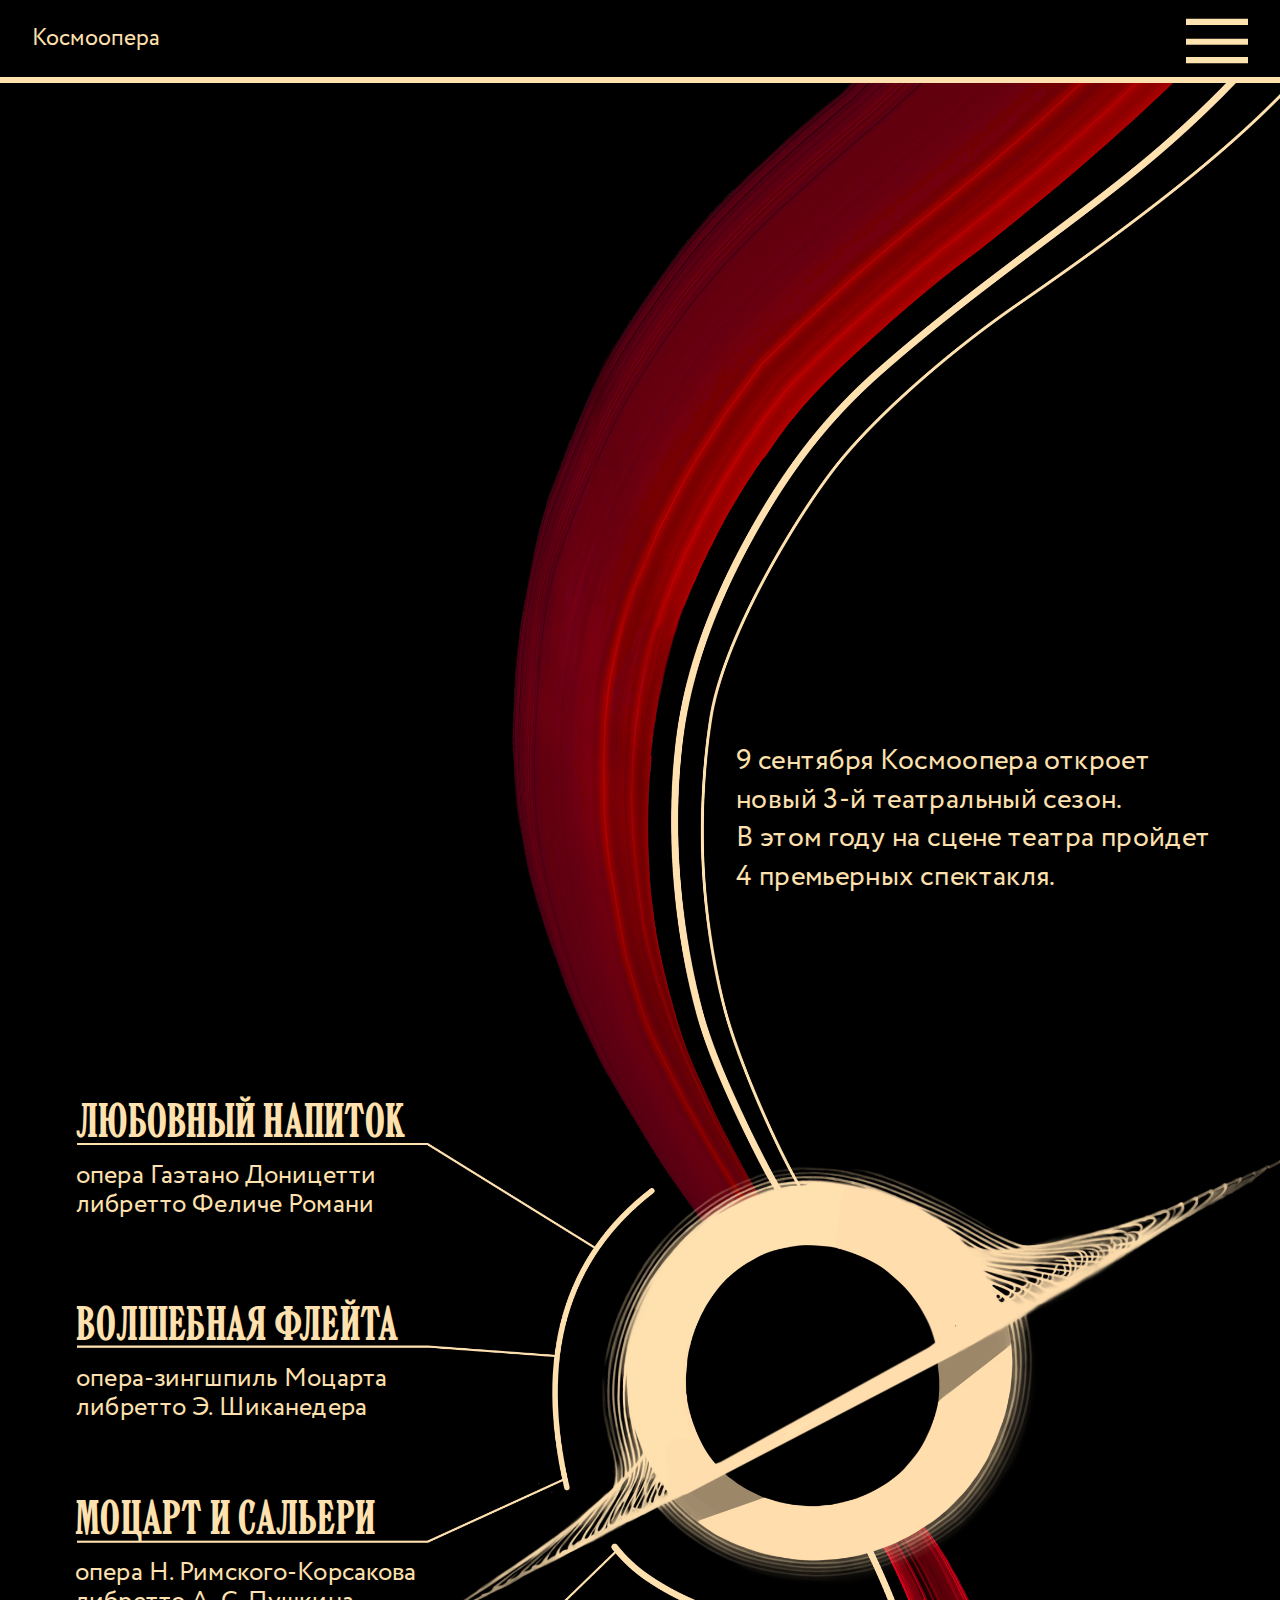
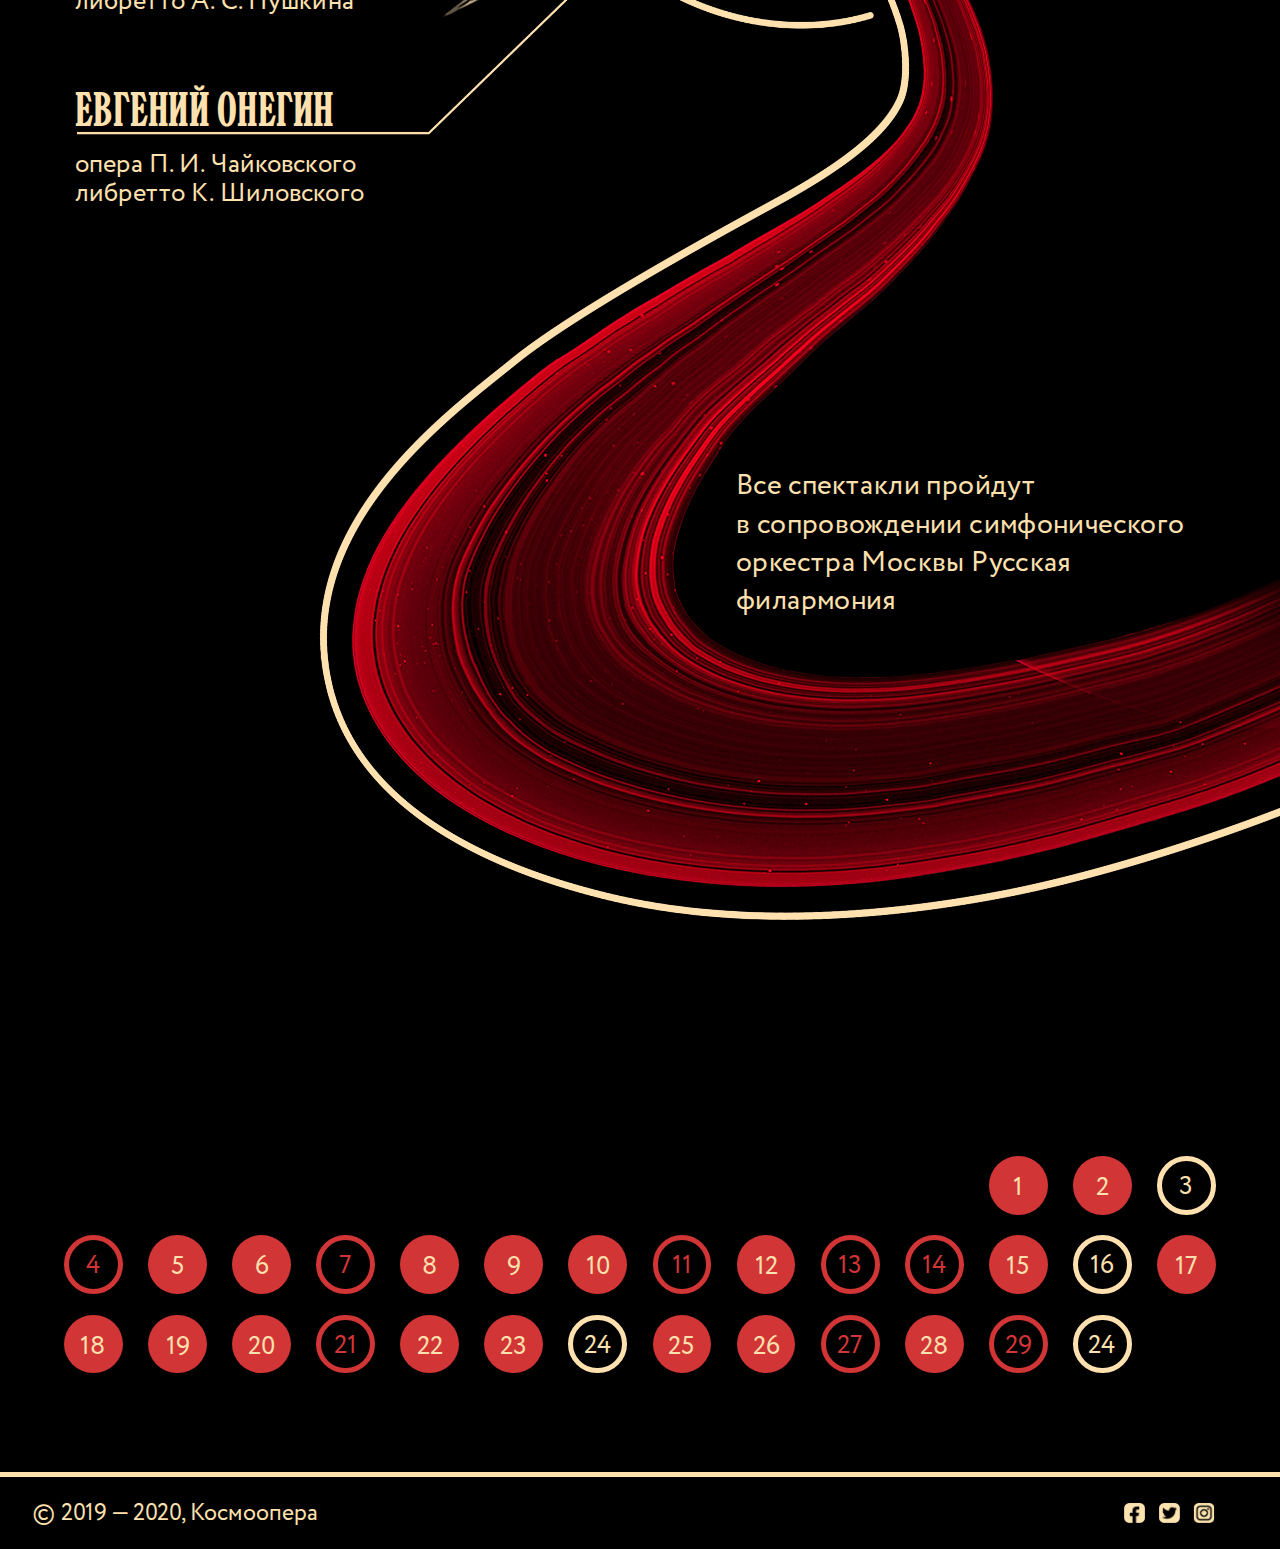
==== pages/afisha.html @ 67d49cae "wip" ====
<!DOCTYPE html>
<html lang="en" dir="ltr">
  <head>
    <meta charset="utf-8">
    <meta name="viewport" content="width=device-width, initial-scale=1">
    <title>opera</title>
    <link rel="stylesheet" href="../css/master.css">
  </head>
  <body>



    <div class="wrapper">
      <header>
        <span>Космоопера</span>
        <img src="../img/burger.svg" alt="Бургер" href="../index.html" >
      </header>


    <div class="afisha">

      <div class="sky-container">
        <div class="star"></div>
        <div class="star"></div>
        <div class="star"></div>
        <div class="star"></div>
        <div class="star"></div>
      </div>

      <section class="first_half">

        <img src="../img/upper_arc.png" alt="Верхняя дуга">
        <img src="../img/upper_stripes.png" alt="Верхние полосы">
        <p>9&nbsp;сентября Космоопера откроет новый 3-й театральный сезон.<br>В&nbsp;этом году <em>на&nbsp;сцене театра</em> пройдет 4&nbsp;премьерных спектакля.</p>

      </section>

      <section class="center">

        <img src="../img/black_hole_small.png" alt="Маленькая черная дыра">
        <img src="../img/black_hole.png" alt="Черная дыра">
        <img src="../img/graph_inside.png" alt="Внутренняя инфографика">
        <img src="../img/graph_outside.png" alt="Внешняя инфографика">

        <div class="curtain">
          <h3>НОВЫЕ ПОСТАНОВКИ</h3>
          <p>режиссер Мелвин Брэгг<br>свет Эндрю Бридж</p>
        </div>

        <div class="btm_1">
          <div class="btm_content">1</div>
          <div class="info">
            <h3>ЛЮБОВНЫЙ НАПИТОК</h3>
            <p>опера Гаэтано Доницетти<br>либретто Феличе Романи</p>
          </div>
        </div>

        <div class="btm_2">
          <div class="btm_content">2</div>
          <div class="info">
            <h3>ВОЛШЕБНАЯ ФЛЕЙТА</h3>
            <p>опера-зингшпиль Моцарта<br>либретто Э. Шиканедера</p>
          </div>
        </div>

        <div class="btm_3">
          <div class="btm_content">3</div>
          <div class="info">
            <h3>МОЦАРТ И САЛЬЕРИ</h3>
            <p>опера Н. Римского-Корсакова<br>либретто  А. С. Пушкина </p>
          </div>
        </div>

        <div class="btm_4">
          <div class="btm_content">4</div>
          <div class="info">
            <h3>ЕВГЕНИЙ ОНЕГИН</h3>
            <p>опера П. И. Чайковского<br>либретто К. Шиловского</p>
          </div>
        </div>

      </section>

      <section class="second_half">

        <img src="../img/lower_arc.png" alt="Нижняя дуга">
        <img src="..img/lower_stripes.png" alt="Нижние полосы">
        <p>Все спектакли пройдут в&nbsp;сопровождении симфонического оркестра Москвы Русская филармония</p>

      </section>

      <section class="calendar">

        <ul>
          <li class="months">ЯНВАРЬ</li>
          <li class="months">ФЕВРАЛЬ</li>
          <li class="months">МАРТ</li>
          <li class="months">АПРЕЛЬ</li>
          <li class="months">МАЙ</li>
          <li class="months">ИЮНЬ</li>
          <li class="months">ИЮЛЬ</li>
          <li class="months">АВГУСТ</li>
          <li class="months">СЕНТЯБРЬ</li>
          <li class="months">ОКТЯБРЬ</li>
          <li class="months">НОЯБРЬ</li>
          <li class="months">ДЕКАБРЬ</li>
        </ul>


        <ul>

        <li class="space_holder">
          <span class="empty"></span>
        </li>

        <li class="space_holder">
          <span class="empty"></span>
        </li>

        <li class="space_holder">
          <span class="empty"></span>
        </li>

        <li class="space_holder">
          <span class="empty"></span>
        </li>

        <li class="space_holder">
          <span class="empty"></span>
        </li>

        <li class="space_holder">
          <span class="empty"></span>
        </li>

        <li class="space_holder">
          <span class="empty"></span>
        </li>

        <li class="space_holder">
          <span class="empty"></span>
        </li>

        <li class="space_holder">
          <span class="empty"></span>
        </li>

        <li class="space_holder">
          <span class="empty"></span>
        </li>

        <li class="space_holder">
          <span class="empty"></span>
        </li>



        <li>
          <a>
          <span>1</span>
          <div class="day">
            <div class="time">
              <span>1.11</span>
              <span>19.00</span>
            </div>
            <div class="performance">
              <h2>МОЦАРТ И САЛЬЕРИ</h2>
              <p>Большой зал<br>Солисты: Юпитер, Нептун</p>
            </div>
          </div>
          </a>
        </li>

        <li class="weekend">
          <a>
          <span>2</span>
          <div class="day">
            <div class="time">
              <span>2.11</span>
              <span>19.00</span>
            </div>
            <div class="performance">
              <h2>ВОЛШЕБНАЯ ФЛЕЙТА</h2>
              <p>Большой зал<br>Солисты: Марс, Сатурн</p>
            </div>
          </div>
          </a>
        </li>

        <li class="weekend">
          <div class="empty">
          <span>3</span>
          </div>
        </li>




        <li>
            <div class="empty">
              <span>4</span>
            </div>
          </li>

        <li>
          <a>
            <span>5</span>
            <div class="day">
              <div class="time">
                <span>5.11</span>
                <span>13.00</span>
              </div>
              <div class="performance">
                <h2>МОЦАРТ И САЛЬЕРИ</h2>
                <p>Малый зал<br>Солисты: Юпитер, Нептун</p>
              </div>
            </div>
          </a>
        </li>

        <li>
          <a>
            <span>6</span>
            <div class="day">
              <div class="time">
                <span>6.11</span>
                <span>19.00</span>
              </div>
              <div class="performance">
                <h2>ВОЛШЕБНАЯ ФЛЕЙТА</h2>
                <p>Малый зал<br>Солисты: Марс, Сатурн</p>
              </div>
            </div>
          </a>
        </li>

        <li>
          <div class="empty">
            <span>7</span>
          </div>
        </li>

        <li>
          <a>
            <span>8</span>
            <div class="day">
              <div class="time">
                <span>8.11</span>
                <span>19.00</span>
              </div>
              <div class="performance">
                <h2>МОЦАРТ И САЛЬЕРИ</h2>
                <p>Малый зал<br>Солисты: Юпитер, Нептун</p>
              </div>
            </div>
          </a>
        </li>

        <li class="weekend">
          <a>
          <span>9</span>
          <div class="day">
            <div class="time">
              <span>9.11</span>
              <span>19.00</span>
            </div>
            <div class="performance">
              <h2>ЕВГЕНИЙ ОНЕГИН</h2>
              <p>Большой зал<br>Солисты: Марс, Плутон</p>
            </div>
          </div>
          </a>
        </li>

        <li class="weekend">
          <a>
          <span>10</span>
          <div class="day">
            <div class="time">
              <span>10.11</span>
              <span>19.00</span>
            </div>
            <div class="performance">
              <h2>ЛЮБОВНЫЙ НАПИТОК</h2>
              <p>Большой зал<br>Солисты: Венера, Меркурий</p>
            </div>
          </div>
          </a>
        </li>




          <li>
            <div class="empty">
              <span>11</span>
            </div>
          </li>

        <li>
          <a>
            <span>12</span>
            <div class="day">
              <div class="time">
                <span>12.11</span>
                <span>19.00</span>
              </div>
              <div class="performance">
                <h2>ВОЛШЕБНАЯ ФЛЕЙТА</h2>
                <p>Малый зал<br>Солисты: Марс, Сатурн</p>
              </div>
            </div>
          </a>
        </li>

        <li>
          <div class="empty">
            <span>13</span>
          </div>
        </li>

        <li>
          <div class="empty">
            <span>14</span>
          </div>
        </li>

        <li>
          <a>
            <span>15</span>
            <div class="day">
              <div class="time">
                <span>15.11</span>
                <span>19.00</span>
              </div>
              <div class="performance">
                <h2>ВОЛШЕБНАЯ ФЛЕЙТА</h2>
                <p>Малый зал<br>Солисты: Марс, Сатурн</p>
              </div>
            </div>
          </a>
        </li>

        <li class="weekend">
          <div class="empty">
          <span>16</span>
          </div>
        </li>

        <li class="weekend">
          <a>
          <span>17</span>
          <div class="day">
            <div class="time">
              <span>17.11</span>
              <span>13.00</span>
            </div>
            <div class="performance">
              <h2>МОЦАРТ И САЛЬЕРИ</h2>
              <p>Малый зал<br>Солисты: Юпитер, Нептун</p>
            </div>
          </div>
          </a>
        </li>




        <li>
          <a>
            <span>18</span>
            <div class="day">
              <div class="time">
                <span>18.11</span>
                <span>19.00</span>
              </div>
              <div class="performance">
                <h2>ВОЛШЕБНАЯ ФЛЕЙТА</h2>
                <p>Малый зал<br>Солисты: Марс, Сатурн</p>
              </div>
            </div>
          </a>
        </li>

        <li>
          <a>
            <span>19</span>
            <div class="day">
              <div class="time">
                <span>19.11</span>
                <span>19.00</span>
              </div>
              <div class="performance">
                <h2>ЛЮБОВНЫЙ НАПИТОК</h2>
                <p>Большой зал<br>Солисты: Венера, Меркурий</p>
              </div>
            </div>
          </a>
        </li>

        <li>
          <a>
            <span>20</span>
            <div class="day">
              <div class="time">
                <span>20.11</span>
                <span>19.00</span>
              </div>
              <div class="performance">
                <h2>МОЦАРТ И САЛЬЕРИ</h2>
                <p>Большой зал<br>Солисты: Юпитер, Нептун</p>
              </div>
            </div>
          </a>
        </li>

        <li>
          <div class="empty">
            <span>21</span>
          </div>
        </li>

        <li>
          <a>
            <span>22</span>
            <div class="day">
              <div class="time">
                <span>22.11</span>
                <span>19.00</span>
              </div>
              <div class="performance">
                <h2>ВОЛШЕБНАЯ ФЛЕЙТА</h2>
                <p>Малый зал<br>Солисты: Марс, Сатурн</p>
              </div>
            </div>
          </a>
        </li>

        <li class="weekend">
          <a>
          <span>23</span>
          <div class="day">
            <div class="time">
              <span>23.11</span>
              <span>13.00</span>
            </div>
            <div class="performance">
              <h2>ВОЛШЕБНАЯ ФЛЕЙТА</h2>
              <p>Большой зал<br>Солисты: Марс, Сатурн</p>
            </div>
          </div>
          </a>
        </li>

        <li class="weekend">
          <div class="empty">
          <span>24</span>
          </div>
        </li>




        <li>
          <a>
            <span>25</span>
            <div class="day">
              <div class="time">
                <span>25.11</span>
                <span>19.00</span>
              </div>
              <div class="performance">
                <h2>ЛЮБОВНЫЙ НАПИТОК</h2>
                <p>Малый зал<br>Солисты: Венера, Меркурий</p>
              </div>
            </div>
          </a>
        </li>

        <li>
          <a>
            <span>26</span>
            <div class="day">
              <div class="time">
                <span>26.11</span>
                <span>19.00</span>
              </div>
              <div class="performance">
                <h2>МОЦАРТ И САЛЬЕРИ</h2>
                <p>Большой зал<br>Солисты: Юпитер, Нептун</p>
              </div>
            </div>
          </a>
        </li>

        <li>
          <div class="empty">
            <span>27</span>
          </div>
        </li>

        <li>
          <a>
            <span>28</span>
            <div class="day">
              <div class="time">
                <span>28.11</span>
                <span>19.00</span>
              </div>
              <div class="performance">
                <h2>МОЦАРТ И САЛЬЕРИ</h2>
                <p>Малый зал<br>Солисты: Юпитер, Нептун</p>
              </div>
            </div>
          </a>
        </li>

        <li>
          <div class="empty">
            <span>29</span>
          </div>
        </li>

        <li class="weekend">
          <div class="empty">
          <span>24</span>
          </div>
        </li>



        <li class="space_holder">
          <span class="empty"></span>
        </li>

        </ul>

      </section>

    </div>


    <footer>
      <span>© 2019 — 2020, Космоопера</span>
      <div class="logo">
        <img src="../img/facebook.svg" alt="facebook">
        <img src="../img/twitter.svg" alt="twitter">
        <img src="../img/instagram.svg" alt="instagram">
      </div>
    </footer>
  </div>

  </body>
</html>
---- css/master.css ----
@import "reset.css";
@font-face {
  font-family: "Circe";
  src: url("../fonts/Circe-Regular.woff") format("woff");
}

@font-face {
  font-family: "Nolde";
  src: url("../fonts/Nolde.woff") format("woff");
}

:root {
  --main-color: #FFE0AF;
  --accent-color: #D23535;
}

body {
  font-family: "Circe";
    color: var(--main-color);
    background-repeat: no-repeat;
    background-color: black;
    background-size: auto;
    box-sizing: border-box;
    /* cursor: none; */
    /* background-image: url(../img/iphone_2.jpg); */
}

* {
  -webkit-font-smoothing: antialiased;
  -moz-osx-font-smoothing: grayscale;
  box-sizing: border-box;
}

a {
  text-decoration: none;
  color:var(--main-color);
}

.wrapper {
  position: relative;
  overflow-x: hidden;
  overflow-y: hidden;
  background-repeat: no-repeat;
}

header {
  z-index: 1;
  position: fixed;
  display: flex;
  width: 100vw;
  height: 13.3vw;
  justify-content: space-between;
  vertical-align: middle;
  background-color: black;
  padding: 3.8vw 2.3vw 3.5vw 4.4vw;
  border-bottom: 0.7vw solid;
}

header span {
  font-size: 4.2vw;
  line-height: 5vw;
}

h1  {
  font-family: "Nolde";
  font-size: 5vw;
  font-size: 12.7vw;
  line-height: 27.9vw;
  margin-top: 13.3vw;
  height: 26.5vw;
}

.main h1 {
  border-bottom: 0.7vw solid var(--main-color);
  text-align: center;
}

.afisha_grid {
  display: grid;
  width: 100vw;
  height: 395.5vw;
  width: 100vw;
  grid-template: 99vw 66vw 66vw 96vw 68.9vw / 29.1vw 1fr 1fr 29.1vw;
  justify-content: end;
  justify-items: center;
}

.left_pic {
  display: none;
}

.left_pic img {
  width: 15.3vw;
  padding-left: 0.9vw;
}

.saturn_rect,
.upiter_rect {
  text-align: center;
  padding-top: 2.1vw;
  width: 29.1vw;
}

.saturn_rect {
  border-right: 0.4vw solid;
  grid-area: 4 / 1 / 5 / 2;
  width: 29.1vw;
}

.saturn_rect img {
  width: 20vw;
}

.saturn_rect small,
.upiter_rect small {
  margin: 2.1vw 0 2.3vw;
}

h4 {
  font-size: 4.7vw;
  font-family: "Nolde";
}

small {
  font-size: 3.3vw;
  line-height: 1.6vw;
}

.main_pic {
  text-align: center;
  grid-area: 1/ 1 / 1/ 5;
}

h2 {
  font-family: "Nolde";
  font-size: 6.9vw;
  line-height: 13vw;
}

.main_pic img {
  width: 100vw;
  border-top: 0.5vw solid;
}

.upiter_rect {
  border-left: 0.4vw solid;
  grid-area: 4 / 4 / 5 / 5;
}

.upiter_rect img {
  width: 19.3vw;
}

.upiter_rect small {
  margin-bottom: 4.7vw;
}

.right_pic {
  grid-area: 4 / 2 / 5 / 4;
  border-left: 0;
  width: 41.9vw;
  padding-top: 12vw;
  text-align: center;
}

.right_pic img {
  width: 35vw;
}

.magic_flute {
  grid-area: 2 / 1 / 2 / 3;
}

.figaro {
  grid-area: 2 / 3 / 3 / 5;
}

.onegin {
  grid-area: 3 / 1 / 4 / 3;
}

.don_juan {
  grid-area: 3 / 3 / 4 / 5;
}

.saturn_rect,
.upiter_rect,
.left_pic,
.right_pic,
.main_pic {
  border-bottom: 0.7vw solid;
}

.magic_flute,
.figaro,
.onegin,
.don_juan {
  text-align: center;
  width: 50vw;
  border-bottom: 0.7vw solid;
}

.magic_flute,
.onegin {
  border-right: 0.25vw solid;
}

.figaro,
.don_juan {
  border-left: 0.25vw solid;
}

.onegin,
.don_juan {
      height: 66.1vw;
}

.magic_flute h4,
.figaro h4,
.onegin h4,
.don_juan h4 {
  margin-top: 5.1vw;
  padding-top: 3.1vw;
  border-top: 1vw solid;
}

.magic_flute small,
.figaro small,
.onegin small,
.don_juan small {
  line-height: 4.6vw;
  padding-bottom: 3.9vw;
}

.magic_flute img,
.figaro img,
.onegin img,
.don_juan img {
  width: 35.9vw;
}

.center_ad {
  grid-area: 5 / 2 / 6 / 4;
  width: 100vw;
  margin-top: 0vw;
  text-align: center;
}

.center_ad h4 {
  line-height: 8vw;
  height: 8.6vw;
  border-bottom: 0.7vw solid;
}

.atoms {
  display: flex;
  height: 39.2vw;
  justify-content: space-between;
}

.atom_1 {
    width: 24.9vw;
    border-right: 0.4vw solid;
    padding-top: 8vw;
}

.atom_1 img,
.atom_3 img {
  width: 20vw;
}

.atom_2 {
  align-self: center;
}

.atom_2 img {
  width: 33.9vw;
}

.atom_3 {
  width: 24.9vw;
   border-left: 0.4vw solid;
   padding-top: 8vw;
}

.center_ad h2 {
  height: 13.1vw;
  border-top: 0.7vw solid;
  border-bottom: 0.7vw solid;
  line-height: 13vw;
}

footer {
  display: flex;
  width: 100vw;
  height: 13vw;
  justify-content: space-between;
  padding: 3vw 5.6vw 2vw 4.5vw;
  border-top: 0.4vw solid;
}

.logo {
  width: 20.1vw;
  display: flex;
  justify-content: space-between;
}

.logo img {
  width: 5vw;
}

footer span {
  font-size: 4.2vw;
  line-height: 7.7vw;
}

b {
  display: none;
}

@media (min-width: 768px) {
  header {
    height: 8.2vw;
    border-bottom: 0.5vw solid;
    padding: 2.2vw 2.3vw 2.2vw 3vw;
  }

  header span {
    font-size: 2.5vw;
    line-height: 3.5vw;
  }

  h1  {
    font-size: 8.7vw;
    line-height: 11.3vw;
    margin-top: 8.2vw;
    height: 12.1vw;
  }

  .main h1 {
    border-bottom: 0.5vw solid var(--main-color);
  }

  .afisha_grid {
    height: 189.5vw;
    grid-template: 62vw 30.2vw 30.6vw 63.7vw / 19.2vw 8vw 1fr 1fr 8vw 19.2vw;
  }

  .left_pic {
    grid-area: 2 / 1 / 4 / 3;
    width: 27.2vw;
    border-right: 0.4vw solid;
    display: block;
  }

  .left_pic img {
    width: 23.5vw;
    padding-left: 1.3vw;
  }

  .saturn_rect,
  .upiter_rect {
    padding-top: 1.8vw;
    width: 19.2vw;
  }

  .saturn_rect {
    border-right: 0.4vw solid;
    grid-area: auto;
  }

  .saturn_rect img {
    width: 13.1vw;
  }

  .saturn_rect small,
  .upiter_rect small {
    margin: 0.7vw 0 0.5vw;
  }

  h4 {
    font-size: 2.6vw;
  }

  small {
    font-size: 1.9vw;
    line-height: 1.6vw;
  }

  .main_pic {
    grid-area:  1 / 2 / 2 / 6;
  }

  h2 {
    font-size: 5.6vw;
    line-height: 8.5vw;
  }

  .main_pic img {
    width: 61.6vw;
  }

  .upiter_rect {
    border-left: 0.4vw solid;
    grid-area: auto;
  }

  .upiter_rect img {
    width: 12.8vw
  }

  .upiter_rect small {
    margin-bottom: 1.7vw;
  }

  .right_pic {
    grid-area: 2 / 5 / 4 / 7;
    border-left: 0.4vw solid;
    width: 27.2vw;
    padding-top: 5.6vw;
  }

  .right_pic img {
    width: 23vw;
  }

  .magic_flute {
    grid-area: 2 / 1 / 2 / 3;
  }

  .figaro {
    grid-area: 2 / 3 / 3 / 5;
  }

  .onegin {
    grid-area: 3 / 1 / 4 / 3;
  }

  .don_juan {
    grid-area: 3 / 3 / 4 / 5;
  }

  .saturn_rect,
  .upiter_rect,
  .left_pic,
  .right_pic,
  .main_pic {
    border-bottom: 0.5vw solid;
  }

  .magic_flute,
  .figaro,
  .onegin,
  .don_juan {
    grid-area: auto;
    width: 22.8vw;
  }

  .magic_flute,
  .onegin {
    border-right: 0.25vw solid;
  }

  .figaro,
  .don_juan {
    border-left: 0.25vw solid;
  }

  .onegin,
  .don_juan {
    height: 30.6vw;
    border-bottom: 0.5vw solid;
  }

  .magic_flute h4,
  .figaro h4,
  .onegin h4,
  .don_juan h4 {
    border-top: 0.4vw solid;
    padding-top: 1.3vw;
    margin-top: 2.4vw;
  }

  .magic_flute small,
  .figaro small,
  .onegin small,
  .don_juan small {
    padding-bottom: 0.9vw;
    line-height: 2vw;
  }

  .magic_flute img,
  .figaro img,
  .onegin img,
  .don_juan img {
    width: 16.9vw;
  }

  .center_ad {
    grid-area: 4 / 1 / 5 / 7;
    width: 93vw;
    margin-top: 3vw;
    text-align: center;
    border: 0.2vw solid;
  }

  .center_ad h4 {
    border-bottom: 0.7vw solid;
    line-height: 4vw;
    height: 5vw;
  }

  .atoms {
    height: 39.9vw;
  }

  .atom_1 {
    width: 24.9vw;
    border-right: 0.4vw solid;
    padding-top: 8vw;
  }

  .atom_1 img,
  .atom_3 img {
    width: 20vw;
  }

  .atom_2 img {
    width: 33.9vw;
  }

  .atom_3 {
    width: 24.9vw;
     border-left: 0.4vw solid;
     padding-top: 8vw;
  }

  .center_ad h2 {
    height: 10.6vw;
    border-top: 0.7vw solid;
    border-bottom: 0.7vw solid;
    line-height: 9vw;
  }

  footer {
    width: 100vw;
    height: 8vw;
    padding: 2vw 2.4vw 2.4vw 3vw;
    border-top: 0.4vw solid;
  }

  .logo {
    width: 14.3vw;
  }

  .logo img {
    width: 5vw;
  }

  footer span {
    font-size: 2.4vw;
    line-height: 3.4vw;
  }

  b {
    display: none;
  }

}

@media (min-width: 1024px) {

  header {
    width: 100vw;
    height: 6.5vw;
    padding: 1.4vw 2.5vw 1vw;
  }

  header span {
    font-size: 1.8vw;
    line-height: 3.2vw;
  }

  h1  {
    font-size: 6.6vw;
    line-height: 8.9vw;
    margin-top: 6vw;
    height: 10vw;
  }

  .afisha_grid {
    height: 86.2vw;
    width: 100vw;
    grid-template: 46% 24% 30% / 17.6vw 12.4vw 1fr 12.4vw 17.6vw;
  }

  .left_pic {
    width: 17.6vw;
    border-right: 0.4vw solid;
    border-right: 0;
    grid-area: auto;
  }

  .left_pic img {
    width: 15.3vw;
    padding-left: 0.9vw;
  }

  .saturn_rect,
  .upiter_rect {
    width: 12.4vw;
    padding-top: 0.75vw;
  }

  .saturn_rect {
    border-right: 0.4vw solid;
    grid-area: auto;
  }

  .saturn_rect img {
    width: 8.5vw;
  }

  .saturn_rect small,
  .upiter_rect small {
    margin: 0;
  }

  h4 {
    font-size: 1.7vw;
    font-family: "Nolde";
  }

  small {
    font-size: 1.3vw;
    line-height: 1.6vw;
  }

  .main_pic {
    grid-area: auto;
  }

  h2 {
      font-size: 3.7vw;
      line-height: 5vw;
  }

  .main_pic img {
    width: 40.0vw;
    border-top: 0.2vw solid;
  }

  .upiter_rect {
    border-left: 0.4vw solid;
    grid-area: auto;
  }

  .upiter_rect img {
    width: 8.3vw;
  }

  .upiter_rect small {
    margin-bottom: 0.7vw;
  }

  .right_pic {
    width: 17.6vw;
    padding-top: 4vw;
    grid-area: auto;
    border-left: 0.4vw solid;
  }

  .right_pic img {
    width: 14.8vw;
  }

  .magic_flute {
    grid-area: auto;
  }

  .figaro {
    grid-area: auto;
  }

  .saturn_rect,
  .upiter_rect,
  .left_pic,
  .right_pic,
  .main_pic {
    border-bottom: 0.4vw solid;
  }

  .magic_flute,
  .figaro,
  .onegin,
  .don_juan {
    width: 17.6vw;
    border-bottom: 0.2vw solid;
    grid-area: auto;
  }

  .magic_flute,
  .onegin {
    border-right: 0.4vw solid;
  }

  .figaro,
  .don_juan {
    border-left: 0.4vw solid;
  }

  .onegin,
  .don_juan {
    height: 21.1vw;
  }

  .magic_flute h4,
  .figaro h4,
  .onegin h4,
  .don_juan h4 {
    padding-top: 1.1vw;
    margin-top: 0;
    border-top: none;
  }

  .magic_flute small,
  .figaro small,
  .onegin small,
  .don_juan small {
    line-height: 1.3vw;
    padding-bottom: 1.3vw;
  }

  .magic_flute img,
  .figaro img,
  .onegin img,
  .don_juan img {
    width: 14.1vw;
  }

  .center_ad {
    grid-area: 2/ 2 / 4/ 5;
    width: 59.9vw;
    height: 42vw;
    margin-top: 2vw;
    border: 0.2vw solid;
  }

  .center_ad h4 {
    line-height: 3vw;
    height: 3.6vw;
    border-bottom: 0.4vw solid;
  }

  .atoms {
    height: 26vw;
  }

  .atom_1 {
    width: 14.9vw;
    border-right: 0.2vw solid;
    padding-top: 7vw;
  }

  .atom_1 img,
  .atom_3 img {
    width: 12vw;
  }

  .atom_2 img {
    width: 21vw;
  }

  .atom_3 {
  width: 14.9vw;
  border-left: 0.2vw solid;
  padding-top: 7vw;
  }

  .center_ad h2 {
    height: 6.6vw;
    border-top: 0.4vw solid;
    border-bottom: 0.4vw solid;
    line-height: 6vw;
  }

  footer {
    width: 100vw;
    height: 6vw;
    padding: 2vw 4.6vw 2vw 2.5vw;
    border-top: 0.4vw solid;
  }

  .logo {
    width: 8.1vw;
  }

  footer span {
    font-size: 1.8vw;
    line-height: 1.7vw;
  }

  b {
    display: inline-block;
  }
}




/* Menu */

.map {
  text-align: center;
  margin: 35vw 5vw 22.5vw 0;
}

.map img:first-child {
  width: 87.1vw;
}

.map img:nth-child(2) {
  display: none;
}

.map img:nth-child(3) {
  display: none;
}

.all li {
  position: absolute;
  font-size: 5.4vw;
}

.all > li {
  font-family: "Nolde";
  font-size: 8vw;
}

.about_menu {
  top: 25vw;
  left: 50vw;
}

.about_menu li:first-child {
  top: 47vw;
  left: 41.1vw;
}

.about_menu li:nth-child(2) {
  top: 62.7vw;
  left: 29.1vw;
}

.repertoire_menu {
  top: 81.8vw;
  left: 29vw;
}

.repertoire_menu li:first-child {
  top: 121.8vw;
  left: 14vw;
}

.repertoire_menu li:nth-child(2) {
    top: 142.7vw;
    left: 33.1vw;
}

.afisha_menu {
  top: 137.5vw;
  left: 68vw;
}

.afisha_menu li:first-child {
  top: 177.5vw;
  left: 47.4vw;
}

.afisha_menu li:nth-child(2) {
  top: 206.8vw;
  left: 49.1vw;
}

.shop_menu {
  top: 220vw;
  left: 69vw;
}

.visit_menu {
  top: 286.3vw;
  left: 33vw;
}

.visit_menu li:first-child {
  top: 240.4vw;
  left: 11vw;
}

.visit_menu li:nth-child(2) {
  top: 245.8vw;
  left: 43.3vw;
}

@media (min-width: 768px) {

  .map {
    margin: 30.5vw 0vw 15.5vw 9vw;
  }

  .map img:first-child {
    display: none;
  }

  .map img:nth-child(2) {
    width: 82.5vw;
    display: block;
  }

  .map img:nth-child(3) {
    display: none;
  }

  .all li {
    font-size: 3.5vw;
  }

  .all > li {
    font-size: 6.1vw;
  }

  .about_menu {
    top: 22vw;
    left: 52vw;
  }

  .about_menu li:first-child {
    top: 41.3vw;
    left: 41.6vw;
  }

  .about_menu li:nth-child(2) {
    top: 55.5vw;
    left: 31.1vw;
  }

  .repertoire_menu {
    top: 72.9vw;
    left: 34.5vw;
  }

  .repertoire_menu li:first-child {
    top: 107.8vw;
    left: 17.9vw;
  }

  .repertoire_menu li:nth-child(2) {
    top: 126.8vw;
    left: 35.1vw;
  }

  .afisha_menu {
    top: 125.4vw;
    left: 58.2vw;
  }

  .afisha_menu li:first-child {
    top: 152.1vw;
    left: 45.2vw;
  }

  .afisha_menu li:nth-child(2) {
    top: 185.9vw;
    left: 54vw;
  }

  .shop_menu {
    top: 179vw;
    left: 76.3vw;
  }

  .visit_menu {
    top: 245.8vw;
    left: 34vw;
  }

  .visit_menu li:first-child {
    top: 205.2vw;
    left: 15.2vw;
  }

  .visit_menu li:nth-child(2) {
    top: 209.8vw;
    left: 44.3vw;
  }
}

@media (min-width: 1024px) {
  .map {
    margin: 16.4vw 0vw 7.8vw 3.7vw;
  }

  .map img:first-child {
    display: none;
  }

  .map img:nth-child(2) {
    display: none;
  }

  .map img:nth-child(3) {
    width: 87.2vw;
    display: block;
  }

  .all li {
    font-size: 1.8vw;
  }

  .all > li {
    font-size: 3.4vw;
  }

  .about_menu {
    top: 11.6vw;
    left: 26.5vw;
  }

  .about_menu li:first-child {
    top: 22vw;
    left: 21vw;
  }

  .about_menu li:nth-child(2) {
    top: 29.6vw;
    left: 15.4vw;
  }

  .repertoire_menu {
    top: 38.8vw;
    left: 17vw;
  }

  .repertoire_menu li:first-child {
    top: 57.4vw;
    left: 8.5vw;
  }

  .repertoire_menu li:nth-child(2) {
    top: 67.1vw;
    left: 17.5vw;
  }

  .afisha_menu {
    top: 54.1vw;
    left: 47.2vw;
  }

  .afisha_menu li:first-child {
    top: 72.8vw;
    left: 44.8vw;
  }

  .afisha_menu li:nth-child(2) {
    top: 87.6vw;
    left: 56.3vw;
  }

  .shop_menu {
    top: 76.1vw;
    left: 67.3vw;
  }

  .visit_menu {
    top: 39.3vw;
    left: 68vw;
  }

  .visit_menu li:first-child {
    top: 17.1vw;
    left: 57.7vw;
  }

  .visit_menu li:nth-child(2) {
    top: 19.6vw;
    left: 73.2vw;
  }
}


/* Repertoire */

.repertoire h1 {
  margin-top: 22.3vw;
  text-align: center;
}

h5 {
  font-size: 4.3vw;
  line-height: 5.7vw;
  width: 75vw;
}

.repertoire h5 {
  margin: 9.7vw auto 46.1vw;
}

.repertoire h5 {
  text-align: center;
}

.repertoire  small {
  text-align: center;
}

.left_column {
  display: inline-block;
  width: 49vw;
  height: 205.5vw;
  margin-bottom: 54vw;
}

.right_column {
  width: 49vw;
  height: 147vw;
  margin-top: 29vw;
  display: inline-block;
  vertical-align: top;
  text-align: right;
  float: right;
}

.waves_rect {
  width: 43.5vw;
  margin-bottom: 28vw;
}

#cloud {
  position: absolute;
  width: 26.8vw;
  left: 7vw;
  top: 141vw;
}

#planet {
  width: 44vw;
  top: 172vw;
  left: 56vw;
  position: absolute;
}

#atom_2 {
  position: absolute;
  width: 28.5vw;
  top: 206.5vw;
  left: 6.5vw;
}

#relict_2 {
  width: 38vw;
  top: 236vw;
  left: 59.3vw;
  transform: rotate(199deg);
  position: absolute;
}

#galaxy {
  position: absolute;
  top: 266vw;
  left: 0vw;
  width: 36vw;
  transform: rotate(35deg);
}

#relict_3 {
  position: absolute;
  top: 296vw;
  left: 57vw;
  width: 44vw;
  transform: rotate(-25deg);
}

#atom_1 {
  position: absolute;
  width: 21vw;
  top: 323vw;
  left: 12vw;
}


.axis {
  position: absolute;
  top: 129vw;
  width: 80vw;
  display: flex;
  flex-direction: column;
  margin: 0px 10vw;
}

.line_long {
  width: 0.26vw;
  vertical-align: top;
  align-self: center;
  margin: 2.6vw auto;
}

.line {
  width: 0.26vw;
  align-self: center;
  margin: 1.7vw auto;
}

.text {
  display: inline-block;
  vertical-align: top;
}

.text:nth-of-type(odd) {
  text-align: left;
}

.text:nth-of-type(odd) small {
  text-align: left;
}

.text:nth-of-type(even) {
  text-align: right;
}

.text:nth-of-type(even) small {
  text-align: right;
}

.text:nth-of-type(1) {
  margin-left: 36.2vw;
}

.text:nth-of-type(2) {
  margin-right: 38.7vw;
}

.text:nth-of-type(3) {
  margin-left: 36.2vw;
}

.text:nth-of-type(4) {
  margin-right: 38.7vw;
}

.text:nth-of-type(5) {
  margin-left: 36.2vw;
}

.text:nth-of-type(6) {
  margin-right: 38.7vw;
}

.text:nth-of-type(7) {
  margin-left: 36.2vw;
}

.text h3 {
  margin-bottom: 0;
}

h3 {
  font-family: "Nolde";
  font-size: 5vw;
}

@media (min-width: 768px) {

  .repertoire h1 {
    margin-top: 22.8vw;
  }

  h5 {
    font-size: 2.4vw;
    line-height: 3.5vw;
  }

  .repertoire h5 {
    margin: 5.6vw auto 35.1vw;
  }

  .left_column {
    margin-bottom: 40.5vw;
  }

  .right_column {
  }

  .waves_rect {
    margin-bottom: 29vw;
  }

  #cloud {
    top: 86vw;
  }

  #planet {
    top: 118vw;
  }

  #atom_2 {
    top: 151.5vw;
  }

  #relict_2 {
    top: 181vw;
  }

  #galaxy {
    top: 212vw;
  }

  #relict_3 {
    top: 243vw;
  }

  #atom_1 {
    top: 270vw;
  }

  .axis {
    top: 75vw;
  }

  .line_long {
    width: 0.265vw;
  }

  .line {
    width: 0.28vw;
  }

  .text:nth-of-type(1) {
    margin-left: 36.9vw;
  }

  .text:nth-of-type(2) {
    margin-right: 37.1vw;
  }

  .text:nth-of-type(3) {
    margin-left: 36.9vw;
  }

  .text:nth-of-type(4) {
    margin-right: 37.1vw;
  }

  .text:nth-of-type(5) {
    margin-left: 36.9vw;
  }

  .text:nth-of-type(6) {
    margin-right: 37.1vw;
  }

  .text:nth-of-type(7) {
    margin-left: 36.9vw;
  }

  .text h3 {
    margin-bottom: 1vw;
  }

  h3 {
    font-size: 4vw;
  }

}

@media (min-width: 1024px) {

  .repertoire h1 {
    margin-top: 9.8vw;
  }

  h5 {
    font-size: 1.8vw;
    line-height: 2.1vw;
  }

  .repertoire h5 {
    margin: 1.6vw auto 19.1vw;
    width: 56vw;
  }

  .left_column {
    margin-bottom: 21vw;
    height: 153.3vw;
  }

  .right_column {
    margin-top: 20.4vw;
  }

  .waves_rect {
    margin-bottom: 11.5vw;
  }

  #cloud {
    top: 46vw;
  }

  #planet {
    top: 69vw;
  }

  #atom_2 {
    top: 93.5vw;
  }

  #relict_2 {
    top: 115vw;
  }

  #galaxy {
    top: 136.5vw;
  }

  #relict_3 {
    top: 160vw;
  }

  #atom_1 {
    top: 177vw;
  }

  .axis {
    top: 43vw;
  }

  .line_long {
    margin: 1.1vw auto;
    width: 0.2vw;
  }

  .line {
    width: 0.194vw;
    margin: 1.9vw auto;
  }

  .text:nth-of-type(odd) {
    text-align: right;
  }

  .text:nth-of-type(odd) small {
    text-align: right;
  }

  .text:nth-of-type(even) {
    text-align: left;
  }

  .text:nth-of-type(even) small {
    text-align: left;
  }

  .text:nth-of-type(1) {
    margin-right: 37.3vw;
    margin-left: 0;
  }

  .text:nth-of-type(2) {
    margin-left: 38.5vw;
    margin-right: 0;
  }

  .text:nth-of-type(3) {
    margin-right: 37.3vw;
    margin-left: 0;
  }

  .text:nth-of-type(4) {
    margin-left: 38.5vw;
    margin-right: 0;
  }

  .text:nth-of-type(5) {
    margin-right: 37.3vw;
    margin-left: 0;
  }

  .text:nth-of-type(6) {
    margin-left: 38.5vw;
    margin-right: 0;
  }

  .text:nth-of-type(7) {
    margin-right: 37.3vw;
    margin-left: 0;
  }

  .text h3 {
    margin-bottom: 0.1vw;
  }

  h3 {
    font-size: 2.5vw;
  }

}


/* Shop */

.shop {
  margin-bottom: 31.5vw;
}

.offers {
  background-repeat: no-repeat;
  background-size: contain;
  background-image: url(../img/orbit_iphone.svg);
}

.shop h1 {
  margin: 22.3vw 0 0 7vw;
}

.shop h5 {
  width: 84vw;
  margin: 9.6vw 0 16.1vw 7vw;
}

.goods {
  text-align: center;
}

#programm img {
  width: 61vw;
  margin: 69vw 0 24.5vw;
}

.mask {
  position: absolute;
  width: 100vw;
  top: 209.9vw;
}

.mask_2 {
  display: none;
}

.description {
  width: 78vw;
  margin-left: 7vw;
}

.description h3 {
  margin-bottom: 3.1vw;
}

.description small {
  margin-top: 2.7vw;
  line-height: 4.3vw;
}

p {
  font-size: 4.1vw;
  line-height: 4.5vw;
  letter-spacing: -0.05vw;
}

.description p {
  margin: 2.4vw 0 2vw;
}

.buy_button {
  display: block;
  margin-top: 5.5vw;
  border-radius: 4vw;
  padding: 1vw 2.3vw;
  font-size: 4vw;
  line-height: 6vw;
  height: 6.9vw;
  width: 21vw;
  color: black;
  background-color: var(--main-color);
}

#notebook img {
  width: 65vw;
  margin: 10vw 0 9vw 10vw;
}

#disk img {
  width: 61vw;
  margin: 20vw 0 19.2vw 1vw;
}

#bag img {
  width: 54vw;
  margin: -17vw 0 36.2vw 8vw;
}

.shop h2 {
  width: 80vw;
  margin: 35.3vw 10vw 19vw 10vw;
  line-height: 8.5vw;
  text-align: center;
}

#book {
  width: 55vw;
  margin: 0 0 10vw 22vw;
}

@media (min-width: 768px) {

  .shop {
    margin-bottom: 12.7vw;
  }

  .offers {
    background-image: url(../img/orbit_desktop.svg);
    display: flex;
    flex-wrap: wrap;
    background-repeat: no-repeat;
    background-size: contain;
  }

  .shop h1 {
    margin: 19.6vw 0 0 6vw;
  }

  .shop h5 {
    width: 78vw;
    margin: 5.6vw 0 9.1vw 6vw;
  }

  .goods {
    display: inline-block;
  }

  #programm  {
    order: 1;
  }

  #programm img {
    width: 33.5vw;
    margin: 40vw 0 16.5vw 13vw;
  }

  .mask {
    display: none;
  }

  .mask_2 {
    position: absolute;
    width: 91.4vw;
    top: 114.3vw;
    display: block;
  }

  .description {
    width: 40vw;
    display: inline-block;
    vertical-align: top;
    height: 35vw;
    margin-left: 7.7vw;
  }

  .offers div:nth-of-type(2) {
    margin: 38vw 0 0 7.3vw;
    order: 2;
  }


  .description h3 {
    margin-bottom: 1.9vw;
  }

  p {
    font-size: 2.3vw;
    line-height: 2.8vw;
  }

  .description p {
    margin: 2.1vw 0 0vw;
  }

  .buy_button {
    margin-top: 2.9vw;
    padding: 0.7vw 1.3vw;
    font-size: 2.1vw;
    line-height: 3vw;
    height: 3.9vw;
    width: 11.3vw;
  }

  #notebook {
    order: 4;
  }

  #notebook img {
    width: 31vw;
    margin: -9vw 0 3.7vw 10vw;
  }

  .offers div:nth-of-type(4) {
    order: 3;
  }

  #disk {
    order: 5;
  }

  #disk img {
    width: 33vw;
    margin: 8.3vw 0.5vw 14.6vw 13vw;
  }

  .offers div:nth-of-type(6) {
    order: 6;
  }

  #bag {
    order: 8;
  }

  #bag img {
    width: 30vw;
    margin: -11vw 0 25.2vw 9vw;
  }

  .offers div:nth-of-type(8) {
    order: 7;
  }

  .shop h2 {
    margin: 7.7vw 10vw 12vw 10vw;
    line-height: 7.5vw;
  }

  #book {
    width: 30vw;
    margin: 0 3vw 10vw 13vw;
  }

}

@media (min-width: 1440px) {
  .shop {
    margin-bottom: 6.7vw;
  }

  .offers {
  }

  .shop h1 {
    margin: 9.6vw 0 0 6vw;
  }

  .shop h5 {
    width: 58vw;
    margin: 1.6vw 0 0.5vw 5.5vw;
  }

  #programm img {
    width: 34.5vw;
    margin: 40.5vw 0 20.7vw 11.5vw;
  }

  .mask {
  }

  .mask_2 {
    width: 93.2vw;
    top: 85.55vw;
  }

  .description {
    margin-left: 16.7vw;
    width: 24vw;
  }

  .offers div:nth-of-type(2) {
    margin: 42.8vw 0 0 8.3vw;
  }

  .description h3 {
    width: 14vw;
    margin-bottom: 1.5vw;
  }

  .description small {
    line-height: 5.3vw;
  }

  p {
    font-size: 1.3vw;
    line-height: 1.5vw;
  }

  .description p {
    margin: 1.1vw 0 0vw;
  }

  .description span {
    font-size: 1.3vw;
  }

  .buy_button {
    margin-top: -0.7vw;
    padding: 0.7vw 1.4vw;
    line-height: 1.7vw;
    height: 2.9vw;
    width: 7.7vw;
  }

  #notebook {
  }

  #notebook img {
    width: 32vw;
    margin: -15vw 0 11.9vw 15vw;
  }

  .offers div:nth-of-type(4) {
  }

  #disk {
  }

  #disk img {
    width: 34vw;
    margin: 2.5vw 0.5vw 21.1vw 11vw;
  }

  .offers div:nth-of-type(6) {
    margin-left: 8.7vw;
  }

  #bag {
  }

  #bag img {
    width: 30vw;
    margin: -17vw 0 26.2vw 16vw;
  }

  .offers div:nth-of-type(8) {
  }

  .shop h2 {
    margin: 5.7vw 10vw 14.5vw 10vw;
    line-height: 4.9vw;
  }

  #book {
    width: 30.5vw;
    margin: 0 0 10vw 12vw;
  }

  #new {
    margin-left: 11.3vw;
    margin-top: 9.3vw;
  }

}


/* Afisha */


.afisha {
  position: relative;
  overflow-x: hidden;
  height: 560vw;
}

.sky-container {
  transform: rotateZ(45deg) translateX(-70%);
  position: absolute;
  top: 231vw;
  left: 50%;
  width: 170vw;
  height: 170vw;
}

.star {
  position: absolute;
  top: 50%;
  left: 50%;
  height: 0.2vw;
  background: linear-gradient(-45deg, var(--main-color), rgba(255, 229, 131, 0));
  filter: drop-shadow(0 0 2vw #FFE0AF);
  animation: tail 3000ms ease-in-out infinite, shooting 3000ms ease-in-out infinite;
}

.star::before, .star::after {
  position: absolute;
  content: '';
  top: calc(50% - 1px);
  right: 0;
  height: 0.2vw;
  background: linear-gradient(-45deg, rgba(255, 229, 131, 0), var(--main-color), rgba(255, 229, 131, 0));
  border-radius: 100%;
  transform: translateX(50%) rotateZ(45deg);
  animation: shining 3000ms ease-in-out infinite;
}

.star::after {
  transform: translateX(50%) rotateZ(-45deg);
}

.star:nth-child(1) {
  top: 0%;
  left: 0%;;
  animation-delay: 650ms;
}
.star:nth-child(1)::before, .star:nth-child(1)::after {
  animation-delay: 650ms;
}

.star:nth-child(2) {
  top: 25%;
  left: 10%;;
  animation-delay: 150ms;
}
.star:nth-child(2)::before, .star:nth-child(2)::after {
  animation-delay: 150ms;
}

.star:nth-child(3) {
  top: 50%;
  left: 0%;
  animation-delay: 1600ms;
}
.star:nth-child(3)::before, .star:nth-child(3)::after {
  animation-delay: 1600ms;
}

.star:nth-child(4) {
  top: 75%;
  left: 25%;
  animation-delay: 4700ms;
}
.star:nth-child(4)::before, .star:nth-child(4)::after {
  animation-delay: 4700ms;
}

.star:nth-child(5) {
  top: 100%;
  left: 50%;
  animation-delay: 2100ms;
}
.star:nth-child(5)::before, .star:nth-child(5)::after {
  animation-delay: 2100ms;
}


@media (min-width: 375px) {

  .afisha {
    height: 530vw;
  }
}

@media (min-width: 768px) {

  .afisha {
    height: 386vw;
  }

  .sky-container{
    top: 185vw;
    left: 50%;
    width: 160vw;
    height: 160vw;
  }
}

@media (min-width: 1024px) {

  .afisha {
    height: 240vw;
  }

  .sky-container {
    top: 115vw;
    left: 50%;
    width: 100vw;
    height: 100vw;
  }

  .star {
    animation: tail 6000ms ease-in-out infinite, shooting 6000ms ease-in-out infinite;
  }

  .star::before, .star::after {
    animation: shining 6000ms ease-in-out infinite;
  }
}

@media (min-width: 1366px) {

  .afisha {
    height: 215vw;
  }

  .sky-container {
    top: 105vw;
    left: 50%;
    width: 90vw;
    height: 90vw;
  }
}

@media (min-width: 1440px) {

  .afisha {
    height: 205vw;
  }
}


/*
  Section first_half
*/

.first_half img:first-child {
  position: absolute;
  width: 141vw;
  top: -8vw;
  left: 6vw;
  transform: rotate(9deg);
}

.first_half img:nth-child(2) {
  display: none;
}




.first_half p,
.second_half p {
  width: 51vw;
  font-size: 4.4vw;
  line-height: 5.7vw;
  position: absolute;
  letter-spacing: 0.1vw;
  left: 43vw;
}

.first_half p {
  top: 101vw;
}

em {
  display: none;
}


@media (min-width: 375px) {

  .first_half img:first-child {
    width: 140vw;
    top: -9vw;
    left: 12vw;
  }

  .first_half p,
  .second_half p {
    width: 45vw;
    font-size: 4vw;
    line-height: 5.2vw;
    letter-spacing: 0.03vw;
    left: 47vw;
  }

  .first_half p {
    top: 104.2vw;
  }
}

@media (min-width: 768px) {

  .first_half img:first-child {
    width: 97vw;
    top: 0vw;
    left: 27vw;
    transform: rotate(3deg);
  }

  .first_half p,
  .second_half p {
    width: 41vw;
    font-size: 2.5vw;
    line-height: 3.2vw;
    left: 54vw;
  }

  .first_half p {
    top: 81vw;
  }
}

@media (min-width: 1024px) {

  .first_half img:first-child {
    width: 67vw;
    top: -2vw;
    left: 40vw;
    transform: rotate(0deg);
  }

  .first_half p,
  .second_half p {
    width: 38vw;
    font-size: 2.2vw;
    line-height: 3vw;
    left: 57.5vw;
  }

  .first_half p {
    top: 58vw;
  }

  em {
    display: inline-block;
  }
}

@media (min-width: 1366px) {

  .first_half img:first-child {
    width: 63vw;
    top: -1.5vw;
    left: 38.4vw;
  }

  .first_half img:nth-child(2) {
    position: absolute;
    display: block;
    width: 32vw;
    top: 30.1vw;
    left: 48.445vw;
    transform: rotate(-0.5deg);
  }

  .first_half p,
  .second_half p {
    width: 34vw;
    font-size: 2.1vw;
    line-height: 2.7vw;
    letter-spacing: 0.01vw;
    left: 64.1vw;
  }

  .first_half p {
    top: 40.9vw;
  }
}

@media (min-width: 1440px) {

  .first_half img:first-child {
    width: 61.5vw;
    top: -2vw;
    left: 39vw;
  }

  .first_half img:nth-child(2) {
    width: 30.6vw;
    top: 28.6vw;
    left: 48.5vw;
    transform: rotate(0.5deg);
  }

  .first_half p,
  .second_half p {
    width: 31vw;
    font-size: 1.93vw;
    line-height: 2.5vw;
    left: 63.7vw;
  }

  .first_half p {
    top: 39vw;
  }
}

/*
  Section center
*/

.center img:first-child {
  width: 100.5vw;
  position: absolute;
  top: 123.6vw;
  left: 1.4vw;
  animation: blinking 6000ms ease-in-out infinite;
}

.center img:nth-child(2) {
  display: none;
}

.center img:nth-child(3) {
  width: 55vw;
  position: absolute;
  top: 190.5vw;
  left: 19vw;
  z-index: 1;
  border-radius: 50% 0% 0% 0%;
}

.center img:nth-child(4) {
  display: none;
}

.curtain {
  position: absolute;
  top: 207.15vw;
  left: 27.5vw;
  text-align: center;
}


.info {
  display: none;
  position: absolute;
  width: 56vw;
  text-align: center;
  color: var(--main-color);
  background-color: black;
  border-radius: 9vw;
}

.btm_1,
.btm_2,
.btm_3,
.btm_4 {
  position: absolute;
  width: 36vw;
  height: 12vw;
  color: black;
}

.btm_content {
  position: absolute;
  text-align: center;
  vertical-align: middle;
  vertical-align: center;
  font-family: Nolde;
  font-size: 8vw;
  line-height: 9vw;
  width: 14vw;
  height: 10vw;
  display: block;
}

.center h3 {
  font-family: "Nolde";
  font-size: 6vw;
  letter-spacing: 0.1vw;
}

.center p {
  font-size: 4vw;
  letter-spacing: 0.1vw;
  line-height: 6vw;
  margin-top: 7vw;
}

.btm_1:hover,
.btm_2:hover,
.btm_3:hover,
.btm_4:hover .btm_content {
  color: var(--main-color);
}

.btm_4:hover .btm_content {
  color: #A08D74;
}


/* btm_1 */

.btm_1 {
  top: 178.5vw;
  left: 38.5vw;
  transform: rotate(10deg);
}

.btm_1 .btm_content {
  top: 0.5vw;
  left: 10.5vw;
  transform: rotate(-10deg);
}

.btm_1:hover .info {
  display: block;
  transform: rotate(-10deg);
  left: -9vw;
  top: 28.8vw;
}

/* btm_2 */

.btm_2 {
  top: 189.5vw;
  left: 4vw;
  transform: rotate(-45deg);
}

.btm_2 .btm_content {
  top: 1vw;
  left: 12vw;
  transform: rotate(45deg);
}

.btm_2:hover .info {
  display:block;
  transform: rotate(45deg);
  top: 31vw;
  left: -6.2vw;
}

/* btm_3 */

.btm_3 {
  top: 220vw;
  left: -6vw;
  transform: rotate(87deg);
}

.btm_3 .btm_content {
  top: 1vw;
  left: 12vw;
  transform: rotate(-87deg);
}

.btm_3:hover .info {
  display:block;
  transform: rotate(-87deg);
  top: -46vw;
  left: -14.85vw;
}

/* btm_4 */

.btm_4 {
  top: 249.3vw;
  left: 13vw;
  transform: rotate(32deg);
}

.btm_4 .btm_content {
  top: 2vw;
  left: 11vw;
  transform: rotate(-32deg);
}

.btm_4:hover .info {
  display:block;
  transform: rotate(-32deg);
  top: -47vw;
  left: -12.5vw;
}


@media (min-width: 375px) {

  .center img:first-child {
    width: 87vw;
    top: 140.9vw;
    left: 8.8vw;
  }

  .center img:nth-child(3) {
    width: 47.5vw;
    top: 198.5vw;
    left: 24vw;
  }

  .center h3 {
    font-size: 5.3vw;
    letter-spacing: 0.1vw;
  }

  .center p {
    font-size: 3.5vw;
    line-height: 5.5vw;
    margin-top: 5.4vw;
  }

  .curtain {
    top: 212.8vw;
    left: 30.4vw;
  }

  .info {
    width: 54vw;
  }

  /* btm_1 */

  .btm_1 {
    top: 187.7vw;
    left: 39.2vw;
  }

  .btm_1:hover .info {
    left: -9.5vw;
    top: 25.5vw;
  }

  /* btm_2 */

  .btm_2 {
    top: 196.4vw;
    left: 9vw;
  }

  .btm_2:hover .info {
    top: 27.5vw;
    left: -6.5vw;
  }

  /* btm_3 */

  .btm_3 {
    top: 223vw;
    left: -0.5vw;
  }

  .btm_3:hover .info {
    top: -39.5vw;
    left: -12.9vw;
  }

  /* btm_4 */

   .btm_4 {
    top: 249vw;
    left: 16vw;
  }

  .btm_4:hover .info {
    top: -40.5vw;
    left: -11.5vw
  }

}


@media (min-width: 768px) {

  .center img:first-child {
    width: 77.5vw;
    top: 97vw;
    left: 13.4vw;
  }

  .center img:nth-child(3) {
    width: 42.5vw;
    top: 148.7vw;
    left: 27vw;
  }

  .center img:nth-child(4) {
    display: none;
  }

  .curtain {
    top: 160.9vw;
    left: 35vw;
  }

  .info {
    width: 49vw;
  }

  .btm_1,
  .btm_2,
  .btm_3,
  .btm_4 {
    width: 30vw;
    height: 10vw;
  }

  .btm_content {
    font-size: 4.7vw;
    line-height: 9vw;
  }

  .center h3 {
    font-size: 4.5vw;
    letter-spacing: 0.1vw;
  }

  .center p {
    font-size: 2.7vw;
    letter-spacing: 0.03vw;
    line-height: 4vw;
    margin-top: 5vw;
  }

  /* btm_1 */

  .btm_1 {
    top: 138vw;
    left: 41vw;
  }
  .btm_1 .btm_content {
    top: 1.2vw;
    left: 9vw;
  }

  .btm_1:hover .info {
    left: -9.6vw;
    top: 23.2vw;
  }

  /* btm_2 */

  .btm_2{
    top: 146vw;
    left: 15vw;
  }

  .btm_2 .btm_content {
    top: 0.5vw;
    left: 6.5vw;
  }

  .btm_2:hover .info {
    top: 24.8vw;
    left: -7.2vw;
  }

  /* btm_3 */

  .btm_3{
    top: 171vw;
    left: 7vw;
    transform: rotate(87deg);
  }

  .btm_3 .btm_content {
    top: 0.8vw;
    left: 9.2vw;
  }

  .btm_3:hover .info {
    top: -33.3vw;
    left: -14.4vw;
  }

  /* btm_4 */

  .btm_4{
    top: 194vw;
    left: 22vw;
  }

  .btm_4 .btm_content {
    top: 0.5vw;
    left: 6.5vw;
  }

  .btm_4:hover .info {
    top: -36.3vw;
    left: -13vw;
  }

}

@media (min-width: 1024px) {

  .info{
    width: 54vw;
    background-color: transparent;
  }
  .center {
    pointer-events: none;
  }

  .curtain {
    display: none;
  }

  .center img:first-child {
    display: none;
  }

  .center img:nth-child(2) {
    display: block;
    position: absolute;
    width: 67.5vw;
    top: 90.5vw;
    left: 33.7vw;
    animation: blinking 6000ms ease-in-out infinite;
  }

  .center img:nth-child(3) {
    display: none;
  }

  .center img:nth-child(4) {
    display: block;
    position: absolute;
    width: 62.3vw;
    top: 89.3vw;
    left: 6vw;
  }

  .btm_content {
    display: none;
  }

  .info {
    display: block;
    text-align: left;
  }

  .center h3 {
    font-size: 3.5vw;
    letter-spacing: 0.02vw;
  }

  .center p {
    font-size: 2vw;
    letter-spacing: 0.01vw;
    line-height: 2.3vw;
    margin-top: 1.5vw;
  }

  /* btm_1 */

  .btm_1 {
    top: 83.7vw;
    left: 6.1vw;
  }

  .btm_1 .info {
    transform: rotate(-10deg);
  }

  .btm_1:hover .info {
    top: 0;
    left: 0;
  }

  /* btm_2 */

  .btm_2 {
    top: 110.05vw;
    left: 9.6vw;
  }

  .btm_2 .info {
    transform: rotate(45deg);
  }

  .btm_2:hover .info {
    top: 0;
    left: 0;
  }

  /* btm_3 */

  .btm_3 {
    top: 104.6vw;
    left: 17vw;
  }

  .btm_3 .info {
    transform: rotate(-87deg);
  }

  .btm_3:hover .info {
    top: 0;
    left: 0;
  }

  /* btm_4 */

  .btm_4 {
    top: 125.4vw;
    left: 7.6vw;
  }

  .btm_4 .info {
    transform: rotate(-32deg);
  }

  .btm_4:hover .info {
    top: 0;
    left: 0;
  }
}


@media (min-width: 1366px) {

  .center img:nth-child(2) {
    width: 57vw;
    top: 87vw;
    left: 31vw;
  }

  .center img:nth-child(3) {
    display: none;
  }

  .center img:nth-child(4) {
    display: block;
    position: absolute;
    width: 53vw;
    top: 85.5vw;
    left: 8vw;
  }

  .btm_content {
    display: none;
  }

  .info {
    display: block;
    text-align: left;
  }

  .center h3 {
    font-size: 2.5vw;
    letter-spacing: 0.03vw
  }

  .center p {
    font-size: 1.7vw;
    letter-spacing: 0.01vw;
    line-height: 2vw;
    margin-top: 1.5vw;
  }

  /* btm_1 */

  .btm_1 {
    top: 80.6vw;
    left: 8vw;
  }

  .btm_1 .info {
    transform: rotate(-10deg);
  }

  /* btm_2 */

  .btm_2 {
    top: 104.3vw;
    left: 12vw;
  }

  .btm_2 .info {
    transform: rotate(45deg);
  }

  /* btm_3 */

  .btm_3 {
    top: 96vw;
    left: 18.2vw;
  }

  .btm_3 .info {
    transform: rotate(-87deg);
  }

  /* btm_4 */

  .btm_4 {
    top: 115.2vw;
    left: 9.3vw;
  }

  .btm_4 .info {
    transform: rotate(-32deg);
  }
}

@media (min-width: 1440px) {

    .center img:nth-child(2) {
      width: 54.5vw;
      top: 83.9vw;
      left: 32.7vw;
    }

    .center img:nth-child(4) {
      width: 50.2vw;
      top: 82.7vw;
      left: 11.5vw;
    }

    .center p {
      font-size: 1.4vw;
      line-height: 1.7vw;
      margin-top: 1.6vw;
      }

    .btm_1 {
      top: 77.8vw;
      left: 11.45vw;
    }

    .btm_2 {
      top: 100.7vw;
      left: 15.9vw;
    }

    .btm_3 {
      top: 91.7vw;
      left: 21.5vw;
    }

    .btm_4 {
      top: 110.6vw;
      left: 12.6vw;
    }
}


/*
  Section second_half
*/

.second_half img:first-child {
  position: absolute;
  left: -24vw;
  width: 160vw;
  top: 279vw;
  transform: scaleY(1.3) rotate(-8deg);
  z-index: -1;
}

.second_half img:nth-child(2) {
  display: none;
}

.second_half p {
  top: 358vw;
  width: 54vw;
}

@media (min-width: 375px) {
  .second_half img:first-child {
    left: -12vw;
    width: 141vw;
    top: 272vw;
  }

  .second_half p {
    top: 342vw;
    width: 53vw;
  }
}

@media (min-width: 768px) {

  .second_half img:first-child {
    left: -1vw;
    width: 127vw;
    top: 206vw;
    transform: skew(9deg) scaleY(1.15) rotate(-11deg);
  }

  .second_half p {
    top: 274vw;
    width: 44vw;
  }
}

@media (min-width: 1024px) {
  .second_half img:first-child {
    left: 23vw;
    width: 88vw;
    top: 118vw;
    transform: skew(8deg) scaleY(1.05) rotate(2deg);
  }

  .second_half p {
    top: 161.5vw;
    width: 39vw;
  }
}

@media (min-width: 1366px) {

  .second_half img:first-child {
    left: 16vw;
    width: 84vw;
    top: 108vw;
    transform: rotate(0deg);
  }

  .second_half img:nth-child(2) {
    display: block;
    position: absolute;
    top: 106.7vw;
    width: 31.8vw;
    left: 48.5vw;
    transform: rotate(0deg);
  }

  .second_half p {
    top: 140.5vw;
    width: 36vw;
  }
}

@media (min-width: 1440px) {

  .second_half img:first-child {
    left: 16vw;
    width: 84vw;
    top: 104vw;
  }

  .second_half img:nth-child(2) {
    top: 103vw;
    width: 30.5vw;
    height: 54vw;
    left: 48.7vw;
  }

  .second_half p {
    top: 136.9vw;
    width: 33vw;
  }
}


/*
  Section calendar
*/

.calendar {
  width: 100vw;
  position: absolute;
  top: 467vw;
  padding: 0 3vw
}

.months {
  display: none;
}


.afisha ul {
  display: flex;
  flex-wrap: wrap;
  flex-direction: row;
  justify-content: space-between;
}

.space_holder {
  opacity: 0%;
}

.afisha a,
.empty {
  display: block;
  width: 9vw;
  height: 9vw;
  border-radius: 50%;
  margin: 1.6vw 2.2vw;
  text-align: center;
  line-height: 10vw;
}


.day {
  display: none;
  width: 10vw;
}

.afisha span {
  font-size: 4.5vw;
  display: block;
}

.empty {
  background-color: black;
  border: 1vw solid var(--accent-color);
  color: var(--accent-color);
  line-height: 8vw;
}

.empty span {
  line-height: 8vw;
}

.weekend .empty {
  background-color: black;
  border: 1vw solid var(--main-color);
  color: var(--main-color);
}

.afisha li a {
  background-color: var(--accent-color);
}

.afisha li a:hover {
  box-shadow: 0 0 3vw 0.7vw var(--accent-color);
}

.weekend a {
  background-color: var(--main-color);
}

.weekend a:hover {
  box-shadow: 0 0 3vw 0.5vw var(--main-color);
}

.afisha a:hover .day {
  font-size: 2vw;
  color: var(--main-color);
  width: 90vw;
  height: 25vw;
  position: absolute;
  left: 50%;
  transform: translateX(-50%);
  top: -16vw;
  display: flex;
  border: 1vw solid var(--accent-color);
  border-radius: 7vw;
}

.time {
  width: 33%;
  text-align: right;
  padding-right: 4vw;
}

.time span:first-child {
  font-family: "Nolde";
  font-size: 14.8vw;
  line-height: 18vw;
  height: 68%;
}

.time span:nth-child(2) {
  font-size: 4vw;
  line-height: 6vw;
}

.performance {
  width: 67%;
  text-align: left;
}

.performance h2 {
  font-family: "Nolde";
  font-size: 7.5vw;
  line-height: 13vw;
}

.performance p {
  font-size: 3.5vw;
  line-height: 4.9vw;
  margin-top: -1.5vw
}



@media (min-width: 375px) {

  .calendar {
    top: 443vw;
    padding: 0 7vw
  }

  .afisha a, .empty {
    width: 8.5vw;
    height: 8.5vw;
    margin: 1.4vw 1.5vw;
  }

  .afisha span {
    font-size: 4.3vw;
    line-height: 9.5vw;
  }


  .weekend .empty {
    border: 0.7vw solid var(--main-color);
  }

  .empty {
    border: 0.7vw solid var(--accent-color);
  }

  .empty span {
    line-height: 8vw;
  }

  .afisha a:hover .day {
    top: -18vw;
  }
}

@media (min-width: 768px) {

  .calendar {
    top: 353vw;
    padding: 0 2.5vw;
  }

  .afisha a, .empty {
    width: 4.6vw;
    height: 4.6vw;
    margin: 1vw 1vw;
  }

  .afisha span {
    font-size: 2vw;
    line-height: 5vw;
  }

  .weekend .empty {
    border: 0.4vw solid var(--main-color);
    align-content: center;
  }

  .empty {
    border: 0.4vw solid var(--accent-color);
  }

  .empty span {
    line-height: 4.2vw;
  }

  .afisha a:hover .day {
    width: 63vw;
    height: 17vw;
    border: 0.5vw solid var(--accent-color);
    border-radius: 5vw;
  }

  .time {
    padding-right: 2.8vw;
  }

  .time span:first-child {
    font-size: 10.4vw;
    line-height: 13vw;
  }

  .time span:nth-child(2) {
    font-size: 2.6vw;
    line-height: 3.8vw;
  }

  .performance h2 {
    font-size: 5.4vw;
    line-height: 9.4vw;
  }

  .performance p {
    font-size: 2.5vw;
    line-height: 3vw;
    margin-top: -1vw
  }
}

@media (min-width: 1024px) {
  .calendar {
    top: 214.5vw;
    padding: 0 4.2vw;
  }

  .afisha a, .empty {
    margin: 0.8vw 0.8vw;
  }

  .afisha a:hover .day {
    width: 53vw;
    height: 15vw;
    border: 0.4vw solid var(--accent-color);
    border-radius: 4vw;
    top: -14vw;
  }

  .time {
    padding-right: 2.4vw;
  }

  .time span:first-child {
    font-size: 8.4vw;
    line-height: 11.1vw;
  }

  .time span:nth-child(2) {
    font-size: 2.2vw;
    line-height: 2.7vw;
  }

  .performance h2 {
    font-size: 4.3vw;
    line-height: 8.1vw;
  }

  .performance p {
    font-size: 2.2vw;
    line-height: 2.6vw;
    margin-top: -1.1vw;
  }
}

@media (min-width: 1366px) {

  .space_holder {
    display: none;
  }

  .calendar {
    top: 198vw;
    padding: 0 0.6vw;
  }

  .calendar ul:first-of-type {
    padding: 1.5vw 4vw;
  }

  .months {
    display: block;
    padding: 0.4vw 0.7vw;
    border-radius: 0.5vw;
    font-size: 1.1vw;
  }

  .months:hover {
    background-color: var(--main-color);
    color: black;
  }

  .afisha a,
  .empty {
    width: 2.2vw;
    height: 2.2vw;
    margin: 0.4vw 0.4vw;
    }

  .afisha span {
    font-size: 1.2vw;
    vertical-align: middle;
    line-height: 2.5vw;
    display: block;
    height: 4vw;
  }


  .weekend .empty {
    border: 0.2vw solid var(--main-color);
    align-content: center;
    text-align: center;
    vertical-align: middle;
    position: relative;
  }

  .empty {
    border: 0.2vw solid var(--accent-color);
  }

  .empty span {
    line-height: 2vw;
  }

  .afisha a:hover .day {
    width: 43vw;
    height: 11.8vw;
    border: 0.3vw solid var(--accent-color);
    border-radius: 3vw;
    top: -13vw;
  }

  .time {
    padding-right: 2.1vw;
  }

  .time span:first-child {
    font-size: 6.7vw;
    line-height: 9vw;
  }

  .time span:nth-child(2) {
    font-size: 1.7vw;
    line-height: 2.1vw;
  }

  .performance h2 {
    font-size: 3.6vw;
    line-height: 6.6vw;
  }

  .performance p {
    font-size: 1.7vw;
    line-height: 2.1vw;
    margin-top: -1vw;
  }
}

@media (min-width: 1440px) {
  .calendar {
    top: 193vw;
    padding: 0 2.8vw;
  }
}



/* Animation */

@keyframes tail {
  0% {
    width: 0;
  }

  30% {
    width: 30vw;
  }

  100% {
    width: 0;
  }
}

@keyframes blinking {
  0% {
    filter: drop-shadow(0 0 0);
  }

  30% {
    filter: drop-shadow(0 0 0);
  }

  50% {
    filter: drop-shadow(0 0 1.5vw);
  }

  70% {
    filter: drop-shadow(0 0 0);
  }

  100% {
    filter: drop-shadow(0 0 0);
  }
}

@keyframes shining {
  0% {
    width: 0vw;
  }
  50% {
    width: 6vw;
  }
  100% {
    width: 0vw;
  }
}

@keyframes shooting {
  0% {
    transform: translateX(0);
  }
  100% {
    transform: translateX(80vw);
  }
}
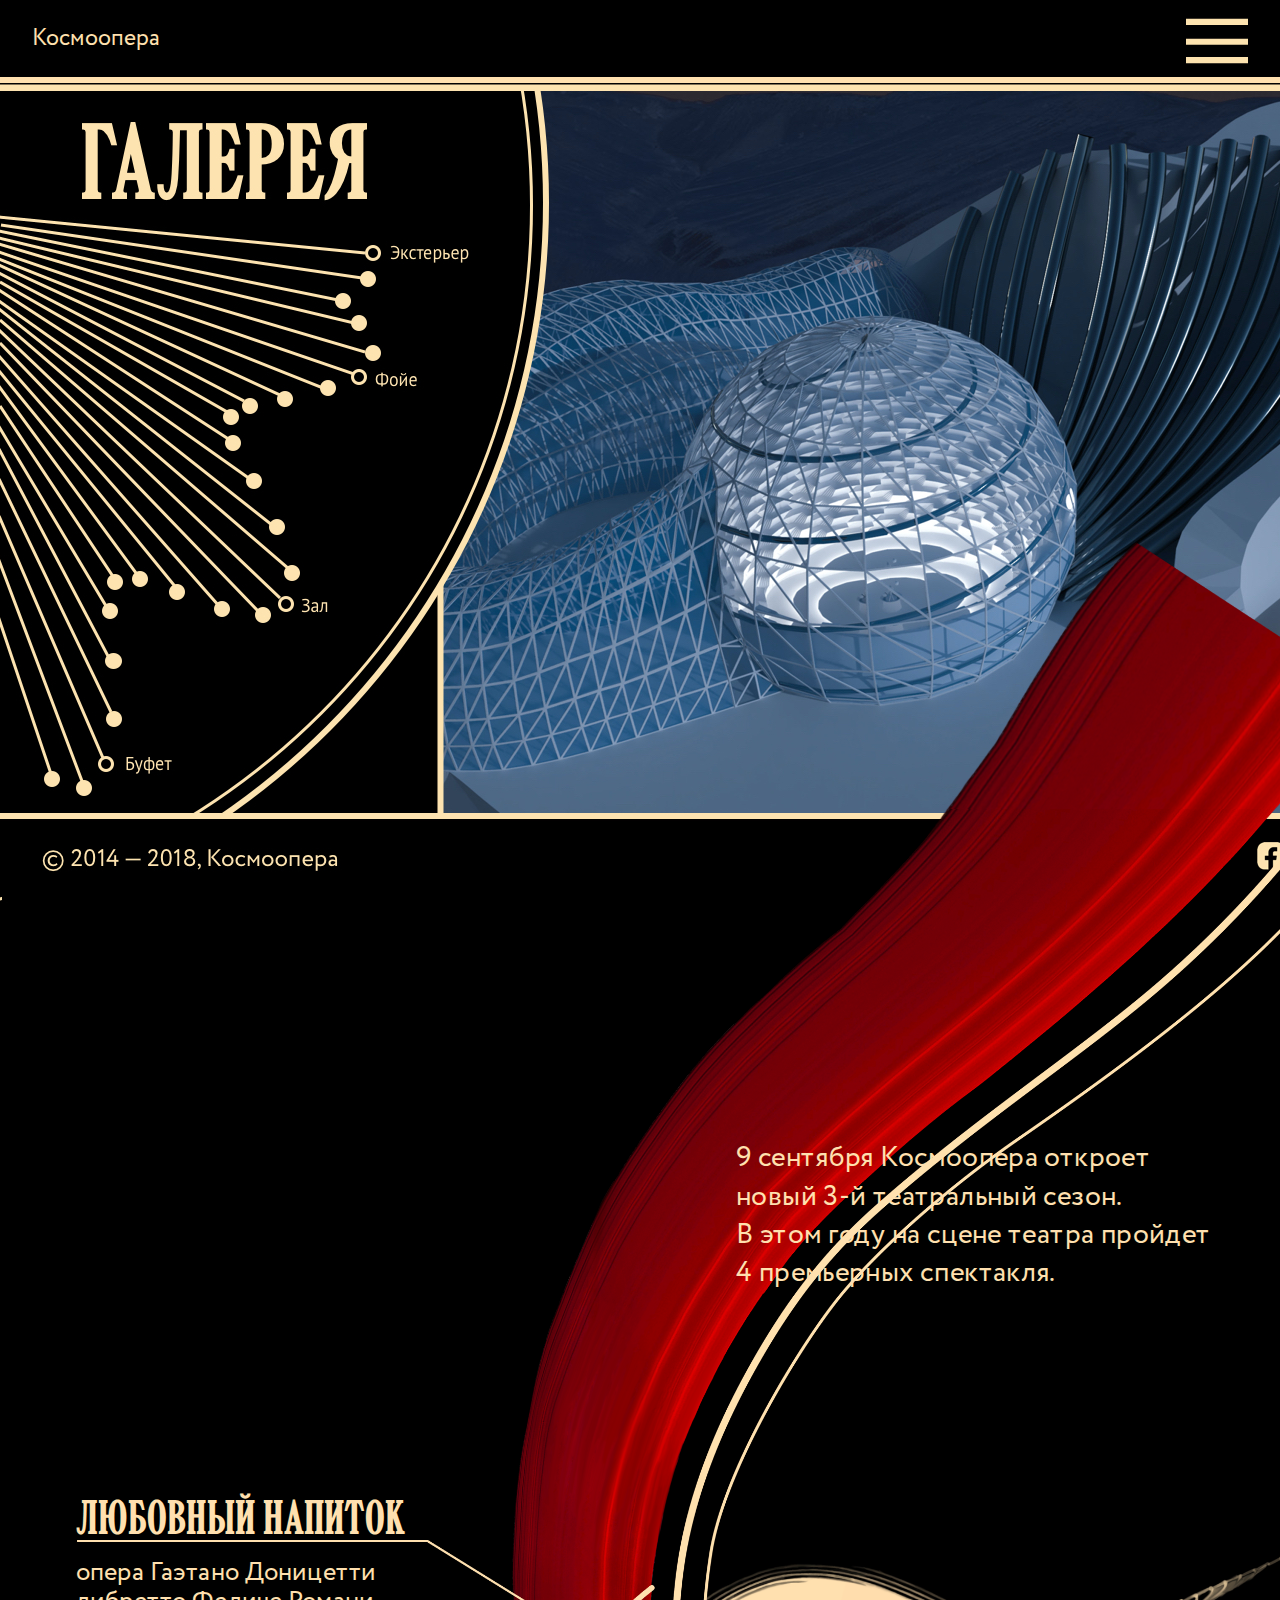
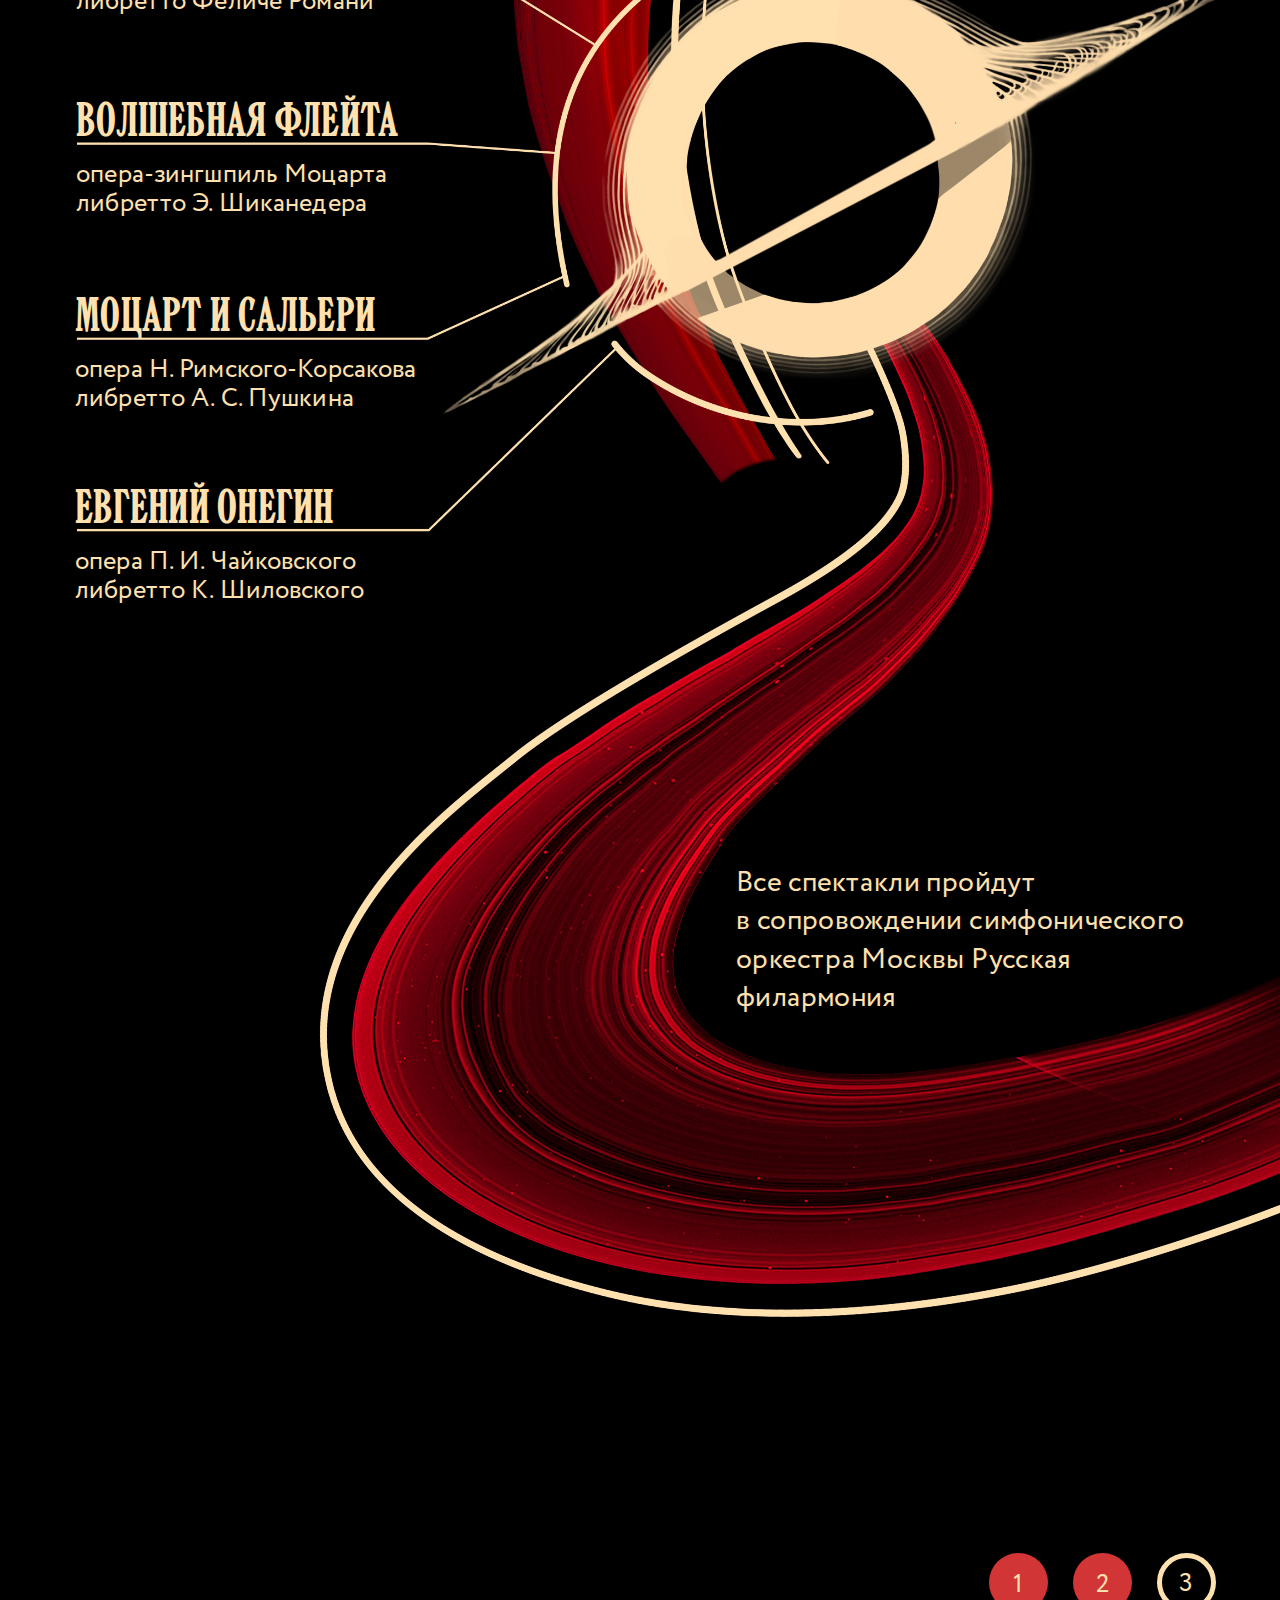
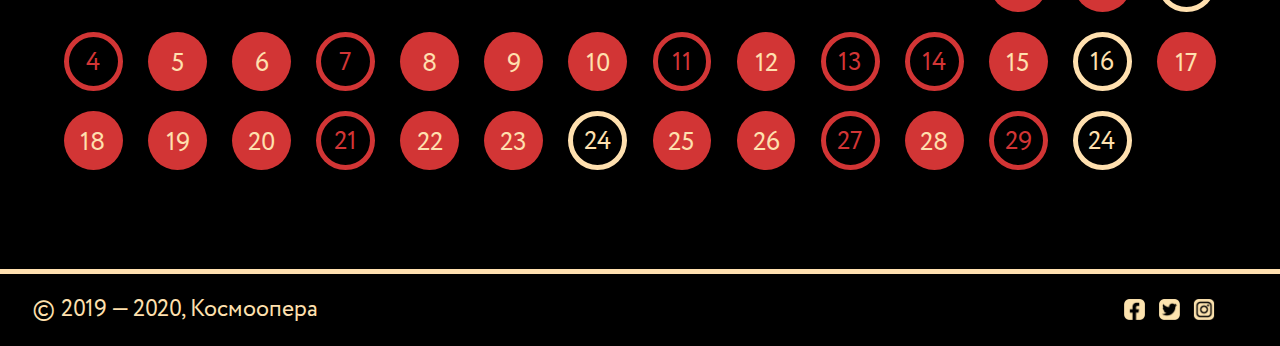
==== commit 5c06e2c3: "wip" ====
--- a/pages/afisha.html
+++ b/pages/afisha.html
@@ -29,9 +29,11 @@
 
       <section class="first_half">
 
-        <img src="../img/upper_arc.png" alt="Верхняя дуга">
+        <img src="../img/upper_arc_2.png" alt="Верхняя дуга">
         <img src="../img/upper_stripes.png" alt="Верхние полосы">
         <p>9&nbsp;сентября Космоопера откроет новый 3-й театральный сезон.<br>В&nbsp;этом году <em>на&nbsp;сцене театра</em> пройдет 4&nbsp;премьерных спектакля.</p>
+
+        <h1>Афиша</h1>
 
       </section>
 
--- a/css/master.css
+++ b/css/master.css
@@ -12,6 +12,11 @@
 :root {
   --main-color: #FFE0AF;
   --accent-color: #D23535;
+  --hero-height: calc(47vh - 13.3vw);
+  --nav-height: calc(53vh - 13vw);
+  --hero-height-ipad: calc(60vh - 8.2vw);
+  --nav-height-ipad: calc(40vh - 8vw);
+  --height-desktop: calc(100vh - 6.5vw - 6vw);
 }
 
 body {
@@ -22,7 +27,7 @@
     background-size: auto;
     box-sizing: border-box;
     /* cursor: none; */
-    /* background-image: url(../img/iphone_2.jpg); */
+    background-image: url(../img/desktop_4.jpg);
 }
 
 * {
@@ -41,6 +46,7 @@
   overflow-x: hidden;
   overflow-y: hidden;
   background-repeat: no-repeat;
+  width: 100vw;
 }
 
 header {
@@ -237,6 +243,7 @@
 .onegin img,
 .don_juan img {
   width: 35.9vw;
+  margin-top: 4vw;
 }
 
 .center_ad {
@@ -494,6 +501,7 @@
   .onegin img,
   .don_juan img {
     width: 16.9vw;
+    margin-top: 2vw;
   }
 
   .center_ad {
@@ -736,6 +744,7 @@
   .onegin img,
   .don_juan img {
     width: 14.1vw;
+    margin-top: 1vw;
   }
 
   .center_ad {
@@ -1743,7 +1752,7 @@
 
 }
 
-@media (min-width: 1440px) {
+@media (min-width: 1024px) {
   .shop {
     margin-bottom: 6.7vw;
   }
@@ -1863,11 +1872,757 @@
 
 }
 
+/* Gallery */
+
+.gallery {
+  height: 100vh;
+}
+
+#hero {
+  width: 100vw;
+  height: var(--hero-height);
+  border-bottom: 0.7vw solid;
+  top: 13.3vw;
+  position: absolute;
+}
+
+#hero > div {
+  position: absolute;
+  width: 100%;
+  height: 100%;
+  background-size: cover;
+  transition: opacity 1s ease;
+}
+
+#img0 {
+  background-image: url(../img/img0.png);
+  opacity: 1;
+}
+#img1 {
+  background-image: url(../img/img1.png);
+  opacity: 0;
+}
+
+#img2 {
+  background-image: url(../img/img2.png);
+  opacity: 0;
+}
+
+#img3 {
+  background-image: url(../img/img3.png);
+  opacity: 0;
+}
+
+#img4 {
+  background-image: url(../img/img4.png);
+  opacity: 0;
+}
+
+#img5 {
+  background-image: url(../img/img5.png);
+  opacity: 0;
+}
+
+#img6 {
+  background-image: url(../img/img6.png);
+  opacity: 0;
+}
+
+#img7 {
+  background-image: url(../img/img7.jpg);
+  opacity: 0;
+}
+
+#img8 {
+  background-image: url(../img/img8.jpg);
+  opacity: 0;
+}
+
+#img9 {
+  background-image: url(../img/img9.png);
+  opacity: 0;
+}
+
+#img10 {
+  background-image: url(../img/img10.png);
+  opacity: 0;
+}
+
+#img11 {
+  background-image: url(../img/img11.png);
+  opacity: 0;
+}
+
+#img12 {
+  background-image: url(../img/img12.png);
+  opacity: 0;
+}
+
+#img13 {
+  background-image: url(../img/img13.jpg);
+  opacity: 0;
+}
+
+#img14 {
+  background-image: url(../img/img14.png);
+  opacity: 0;
+}
+
+#img15 {
+  background-image: url(../img/img15.png);
+  opacity: 0;
+}
+
+#img16 {
+  background-image: url(../img/img16.png);
+  opacity: 0;
+}
+
+#img17 {
+  background-image: url(../img/img17.png);
+  opacity: 0;
+}
+
+#img18 {
+  background-image: url(../img/img18.png);
+  opacity: 0;
+}
+
+#img19 {
+  background-image: url(../img/img19.png);
+  opacity: 0;
+}
+
+#img20 {
+  background-image: url(../img/img20.png);
+  opacity: 0;
+}
+
+#img21 {
+  background-image: url(../img/img21.png);
+  opacity: 0;
+}
+
+#img22 {
+  background-image: url(../img/img22.png);
+  opacity: 0;
+}
+
+#img23 {
+  background-image: url(../img/img23.png);
+  opacity: 0;
+}
+
+#img24 {
+  background-image: url(../img/img24.png);
+  opacity: 0;
+}
+
+#img25 {
+  background-image: url(../img/img25.png);
+  opacity: 0;
+}
+
+#nav {
+  width: 100vw;
+  height: var(--nav-height);
+  top: 47vh;
+  position: absolute;
+}
+
+.gallery_arc {
+  height: calc(var(--nav-height) - 12%);
+  bottom: 0;
+  left: 0;
+  position: absolute;
+}
+
+.gallery_arc_2 {
+  display: none;
+}
+
+.gallery_arc_3 {
+  display: none;
+}
+
+.gallery footer {
+  bottom: 0;
+  position: fixed;
+}
+
+.gallery h1{
+  z-index: 1;
+  text-align: right;
+  margin: 0 5vw;
+  height: 20.5vw;
+  line-height: 16.9vw;
+}
+
+.gallery p {
+  position: absolute;
+}
+
+.gallery p:first-child {
+  top: calc(var(--nav-height) - 79.2%);
+  left: calc(var(--nav-height) /12);
+}
+
+.gallery p:nth-child(2) {
+    top: calc(var(--nav-height) - 72.2%);
+    left: calc(var(--nav-height) /2.9);
+}
+
+.gallery p:nth-child(3) {
+  top: calc(var(--nav-height) - 60.2%);
+  left: calc(var(--nav-height) /1.32);
+}
+
+.gallery p:nth-child(4) {
+  top: calc(var(--nav-height) - 28.2%);
+  left: calc(var(--nav-height) /0.96);
+}
+
+.dot{
+  position: absolute;
+  background-color: var(--main-color);
+  opacity: 0%;
+  width: calc(var(--nav-height) / 25);
+  height: calc(var(--nav-height) / 25);
+  border-radius: 50%;
+}
+
+.dot:hover {
+  opacity: 50%;
+}
+
+
+.dot:first-child {
+  top: calc(var(--nav-height) - 69.9%);
+  left: calc(var(--nav-height) / 21);
+}
+
+.dot:nth-child(2) {
+  top: calc(var(--nav-height) - 68.9%);
+  left: calc(var(--nav-height) / 10.3);
+}
+
+.dot:nth-child(3) {
+  top: calc(var(--nav-height) - 64.3%);
+  left: calc(var(--nav-height) / 7.4);
+}
+
+.dot:nth-child(4) {
+  top: calc(var(--nav-height) - 67.1%);
+  left: calc(var(--nav-height) / 5.6);
+}
+
+.dot:nth-child(5) {
+  top: calc(var(--nav-height) - 69.6%);
+  left: calc(var(--nav-height) / 4.35);
+}
+
+.dot:nth-child(6) {
+  top: calc(var(--nav-height) - 67.6%);
+  left: calc(var(--nav-height) / 3.7);
+}
+
+.dot:nth-child(7) {
+  top: calc(var(--nav-height) - 61.6%);
+  left: calc(var(--nav-height) / 3.4);
+}
+
+.dot:nth-child(8) {
+  top: calc(var(--nav-height) - 54.4%);
+  left: calc(var(--nav-height) / 3.17);
+}
+
+.dot:nth-child(9) {
+  top: calc(var(--nav-height) - 47.4%);
+  left: calc(var(--nav-height) / 3.08);
+}
+
+.dot:nth-child(10) {
+  top: calc(var(--nav-height) - 44%);
+  left: calc(var(--nav-height) / 2.87);
+}
+
+.dot:nth-child(11) {
+  top: calc(var(--nav-height) - 44.5%);
+  left: calc(var(--nav-height) / 2.55);
+}
+
+.dot:nth-child(12) {
+  top: calc(var(--nav-height) - 48.5%);
+  left: calc(var(--nav-height) / 2.14);
+}
+
+.dot:nth-child(13) {
+  top: calc(var(--nav-height) - 52.5%);
+  left: calc(var(--nav-height) / 1.82);
+}
+
+.dot:nth-child(14) {
+  top: calc(var(--nav-height) - 55.1%);
+  left: calc(var(--nav-height) / 1.59);
+}
+
+.dot:nth-child(15) {
+  top: calc(var(--nav-height) - 54.1%);
+  left: calc(var(--nav-height) / 1.45);
+}
+
+.dot:nth-child(16) {
+  top: calc(var(--nav-height) - 49.9%);
+  left: calc(var(--nav-height) / 1.41);
+}
+
+.dot:nth-child(17) {
+  top: calc(var(--nav-height) - 42.5%);
+  left: calc(var(--nav-height) / 1.43);
+}
+
+.dot:nth-child(18) {
+  top: calc(var(--nav-height) - 34.2%);
+  left: calc(var(--nav-height) / 1.5);
+}
+
+.dot:nth-child(19) {
+  top: calc(var(--nav-height) - 27.2%);
+  left: calc(var(--nav-height) / 1.56);
+}
+
+.dot:nth-child(20) {
+  top: calc(var(--nav-height) - 23%);
+  left: calc(var(--nav-height) / 1.55);
+}
+
+.dot:nth-child(21) {
+  top: calc(var(--nav-height) - 22.1%);
+  left: calc(var(--nav-height) / 1.43);
+}
+
+.dot:nth-child(22) {
+  top: calc(var(--nav-height) - 22.7%);
+  left: calc(var(--nav-height) / 1.27);
+}
+
+.dot:nth-child(23) {
+  top: calc(var(--nav-height) - 22.8%);
+  left: calc(var(--nav-height) / 1.12);
+}
+
+.dot:nth-child(24) {
+  top: calc(var(--nav-height) - 21.6%);
+  left: calc(var(--nav-height) / 1.02);
+}
+
+.dot:nth-child(25) {
+  top: calc(var(--nav-height) - 17.6%);
+  left: calc(var(--nav-height) / 0.98);
+}
+
+.dot:nth-child(26) {
+  top: calc(var(--nav-height) - 11.8%);
+  left: calc(var(--nav-height) / 1);
+}
+
+@media (min-width: 768px) {
+  .gallery {
+  }
+
+  #hero {
+    top: 8.2vw;
+    height: var(--hero-height-ipad);
+  }
+
+  #nav {
+    top: 60vh;
+    height: var(--nav-height-ipad);
+  }
+
+  .gallery_arc {
+    display: none;
+  }
+
+  .gallery_arc_2 {
+    display: block;
+    height: calc(var(--nav-height) - 2%);
+    bottom: 0;
+    left: 0;
+    position: absolute;
+  }
+
+  .gallery_arc_3 {
+    display: none;
+  }
+
+  .gallery h1{
+    margin: 0 3vw;
+  }
+
+  .gallery p:first-child {
+    top: calc(var(--nav-height) - 139%);
+    left: calc(var(--nav-height) / 16);
+  }
+
+  .gallery p:nth-child(2) {
+    top: calc(var(--nav-height) - 135.2%);
+    left: calc(var(--nav-height) /2.8);
+  }
+
+  .gallery p:nth-child(3) {
+    top: calc(var(--nav-height) - 114.2%);
+    left: calc(var(--nav-height) /1.15);
+  }
+
+  .gallery p:nth-child(4) {
+    top: calc(var(--nav-height) - 63.2%);
+    left: calc(var(--nav-height) /0.81);
+  }
+
+  .dot{
+    width: calc(var(--nav-height) / 19);
+    height: calc(var(--nav-height) / 19);
+  }
+
+  .dot:first-child {
+    top: calc(var(--nav-height) - 132.6%);
+    left: calc(var(--nav-height) / 18);
+  }
+
+  .dot:nth-child(2) {
+    top: calc(var(--nav-height) - 131.5%);
+    left: calc(var(--nav-height) / 8.5);
+  }
+
+  .dot:nth-child(3) {
+    top: calc(var(--nav-height) - 124.1%);
+    left: calc(var(--nav-height) / 6.1);
+  }
+
+  .dot:nth-child(4) {
+    top: calc(var(--nav-height) - 129%);
+    left: calc(var(--nav-height) / 4.65);
+  }
+
+  .dot:nth-child(5) {
+    top: calc(var(--nav-height) - 133.1%);
+    left: calc(var(--nav-height) / 3.53);
+  }
+
+  .dot:nth-child(6) {
+    top: calc(var(--nav-height) - 129.2%);
+    left: calc(var(--nav-height) / 3);
+  }
+
+  .dot:nth-child(7) {
+    top: calc(var(--nav-height) - 120.1%);
+    left: calc(var(--nav-height) / 2.75);
+  }
+
+  .dot:nth-child(8) {
+    top: calc(var(--nav-height) - 107.8%);
+    left: calc(var(--nav-height) / 2.58);
+  }
+
+  .dot:nth-child(9) {
+    top: calc(var(--nav-height) - 97.4%);
+    left: calc(var(--nav-height) / 2.49);
+  }
+
+  .dot:nth-child(10) {
+    top: calc(var(--nav-height) - 92%);
+    left: calc(var(--nav-height) / 2.33);
+  }
+
+  .dot:nth-child(11) {
+    top: calc(var(--nav-height) - 92.5%);
+    left: calc(var(--nav-height) / 2.05);
+  }
+
+  .dot:nth-child(12) {
+    top: calc(var(--nav-height) - 98.8%);
+    left: calc(var(--nav-height) / 1.75);
+  }
+
+  .dot:nth-child(13) {
+    top: calc(var(--nav-height) - 105.2%);
+    left: calc(var(--nav-height) / 1.47);
+  }
+
+  .dot:nth-child(14) {
+    top: calc(var(--nav-height) - 109.8%);
+    left: calc(var(--nav-height) / 1.28);
+  }
+
+  .dot:nth-child(15) {
+    top: calc(var(--nav-height) - 108%);
+    left: calc(var(--nav-height) / 1.18);
+  }
+
+  .dot:nth-child(16) {
+    top: calc(var(--nav-height) - 101.2%);
+    left: calc(var(--nav-height) / 1.14);
+  }
+
+  .dot:nth-child(17) {
+    top: calc(var(--nav-height) - 89.5%);
+    left: calc(var(--nav-height) / 1.16);
+  }
+
+  .dot:nth-child(18) {
+    top: calc(var(--nav-height) - 76.4%);
+    left: calc(var(--nav-height) / 1.21);
+  }
+
+  .dot:nth-child(19) {
+    top: calc(var(--nav-height) - 65.6%);
+    left: calc(var(--nav-height) / 1.26);
+  }
+
+  .dot:nth-child(20) {
+    top: calc(var(--nav-height) - 58.8%);
+    left: calc(var(--nav-height) / 1.25);
+  }
+
+  .dot:nth-child(21) {
+    top: calc(var(--nav-height) - 57.1%);
+    left: calc(var(--nav-height) / 1.15);
+  }
+
+  .dot:nth-child(22) {
+    top: calc(var(--nav-height) - 57.7%);
+    left: calc(var(--nav-height) / 1.02);
+  }
+
+  .dot:nth-child(23) {
+    top: calc(var(--nav-height) - 58.3%);
+    left: calc(var(--nav-height) / 0.9);
+  }
+
+  .dot:nth-child(24) {
+    top: calc(var(--nav-height) - 55.9%);
+    left: calc(var(--nav-height) / 0.82);
+  }
+
+  .dot:nth-child(25) {
+    top: calc(var(--nav-height) - 50%);
+    left: calc(var(--nav-height) / 0.788);
+  }
+
+  .dot:nth-child(26) {
+    top: calc(var(--nav-height) - 40.5%);
+    left: calc(var(--nav-height) / 0.8);
+  }
+}
+
+@media (min-width: 1024px) {
+
+  .gallery {
+  }
+
+  #hero {
+    height: var(--height-desktop);
+    left: calc(var(--height-desktop) / 1.65);
+    float: left;
+    top: 6.5vw;
+    border-bottom: 0;
+    border-left: 0.4vw solid;
+    width: calc(100vw - (var(--height-desktop) / 1.65));
+  }
+
+  #hero > div {
+  }
+
+  #nav {
+    height: var(--height-desktop);
+    top: 6.5vw;
+  }
+
+  .gallery_arc {
+    display: none;
+  }
+
+  .gallery_arc_2 {
+    display: none;
+  }
+
+  .gallery_arc_3 {
+    display: block;
+    height: var(--height-desktop);
+    bottom: 0;
+    left: 0;
+    position: absolute;
+  }
+
+  .gallery h1{
+    text-align: left;
+    margin: -3.7vw 5.5vw;
+    position: absolute;
+  }
+
+  .gallery p:first-child {
+    top: calc(var(--height-desktop) + -78.6%);
+    left: calc(var(--height-desktop) / 1.84);
+  }
+
+  .gallery p:nth-child(2) {
+    top: calc(var(--height-desktop) + -61.3%);
+    left: calc(var(--height-desktop) / 1.9);
+  }
+
+  .gallery p:nth-child(3) {
+    top: calc(var(--height-desktop) + -30.3%);
+    left: calc(var(--height-desktop) / 2.35);
+  }
+
+  .gallery p:nth-child(4) {
+    top: calc(var(--height-desktop) + -8.1%);
+    left: calc(var(--height-desktop) / 5.6);
+  }
+
+  .dot{
+    width: calc(var(--height-desktop) / 32);
+    height: calc(var(--height-desktop) / 32);
+  }
+
+  .dot:first-child {
+    top: calc(var(--height-desktop) - 78.9%);
+    left: calc(var(--height-desktop) / 2.01);
+  }
+
+  .dot:nth-child(2) {
+    top: calc(var(--height-desktop) - 75.2%);
+    left: calc(var(--height-desktop) / 2.04);
+  }
+
+  .dot:nth-child(3) {
+    top: calc(var(--height-desktop) - 72.2%);
+    left: calc(var(--height-desktop) / 2.19);
+  }
+
+  .dot:nth-child(4) {
+    top: calc(var(--height-desktop) - 69.2%);
+    left: calc(var(--height-desktop) / 2.09);
+  }
+
+  .dot:nth-child(5) {
+    top: calc(var(--height-desktop) - 65.1%);
+    left: calc(var(--height-desktop) / 2.01);
+  }
+
+  .dot:nth-child(6) {
+    top: calc(var(--height-desktop) - 61.7%);
+    left: calc(var(--height-desktop) / 2.09);
+  }
+
+  .dot:nth-child(7) {
+    top: calc(var(--height-desktop) - 60.3%);
+    left: calc(var(--height-desktop) / 2.3);
+  }
+
+  .dot:nth-child(8) {
+    top: calc(var(--height-desktop) - 58.7%);
+    left: calc(var(--height-desktop) / 2.65);
+  }
+
+  .dot:nth-child(9) {
+    top: calc(var(--height-desktop) - 57.8%);
+    left: calc(var(--height-desktop) / 3.04);
+  }
+
+  .dot:nth-child(10) {
+    top: calc(var(--height-desktop) - 56.2%);
+    left: calc(var(--height-desktop) / 3.3);
+  }
+
+  .dot:nth-child(11) {
+    top: calc(var(--height-desktop) - 52.7%);
+    left: calc(var(--height-desktop) / 3.28);
+  }
+
+  .dot:nth-child(12) {
+    top: calc(var(--height-desktop) - 47.5%);
+    left: calc(var(--height-desktop) / 2.99);
+  }
+
+  .dot:nth-child(13) {
+    top: calc(var(--height-desktop) - 41.1%);
+    left: calc(var(--height-desktop) / 2.73);
+  }
+
+  .dot:nth-child(14) {
+    top: calc(var(--height-desktop) - 34.9%);
+    left: calc(var(--height-desktop) / 2.58);
+  }
+
+  .dot:nth-child(15) {
+    top: calc(var(--height-desktop) - 30.6%);
+    left: calc(var(--height-desktop) / 2.64);
+  }
+
+  .dot:nth-child(16) {
+    top: calc(var(--height-desktop) - 29.1%);
+    left: calc(var(--height-desktop) / 2.88);
+  }
+
+  .dot:nth-child(17) {
+    top: calc(var(--height-desktop) - 29.9%);
+    left: calc(var(--height-desktop) / 3.45);
+  }
+
+  .dot:nth-child(18) {
+    top: calc(var(--height-desktop) - 32.3%);
+    left: calc(var(--height-desktop) / 4.38);
+  }
+
+  .dot:nth-child(19) {
+    top: calc(var(--height-desktop) - 34%);
+    left: calc(var(--height-desktop) / 5.64);
+  }
+
+  .dot:nth-child(20) {
+    top: calc(var(--height-desktop) - 33.7%);
+    left: calc(var(--height-desktop) / 7);
+  }
+
+  .dot:nth-child(21) {
+    top: calc(var(--height-desktop) - 29.7%);
+    left: calc(var(--height-desktop) / 7.35);
+  }
+
+  .dot:nth-child(22) {
+    top: calc(var(--height-desktop) - 22.7%);
+    left: calc(var(--height-desktop) / 7.1);
+  }
+
+  .dot:nth-child(23) {
+    top: calc(var(--height-desktop) - 14.7%);
+    left: calc(var(--height-desktop) / 7.05);
+  }
+
+  .dot:nth-child(24) {
+    top: calc(var(--height-desktop) - 8.5%);
+    left: calc(var(--height-desktop) / 7.7);
+  }
+
+  .dot:nth-child(25) {
+    top: calc(var(--height-desktop) - 5.2%);
+    left: calc(var(--height-desktop) /10);
+  }
+
+  .dot:nth-child(26) {
+    top: calc(var(--height-desktop) - 6.4%);
+    left: calc(var(--height-desktop) / 18);
+  }
+
+}
 
 /* Afisha */
 
 
 .afisha {
+  margin-top: 31vw;
   position: relative;
   overflow-x: hidden;
   height: 560vw;
@@ -2022,6 +2777,13 @@
 /*
   Section first_half
 */
+
+.first_half h1 {
+  position: absolute;
+    top: 0vw;
+    left: 7.6vw;
+    margin-top: -8vw;
+}
 
 .first_half img:first-child {
   position: absolute;
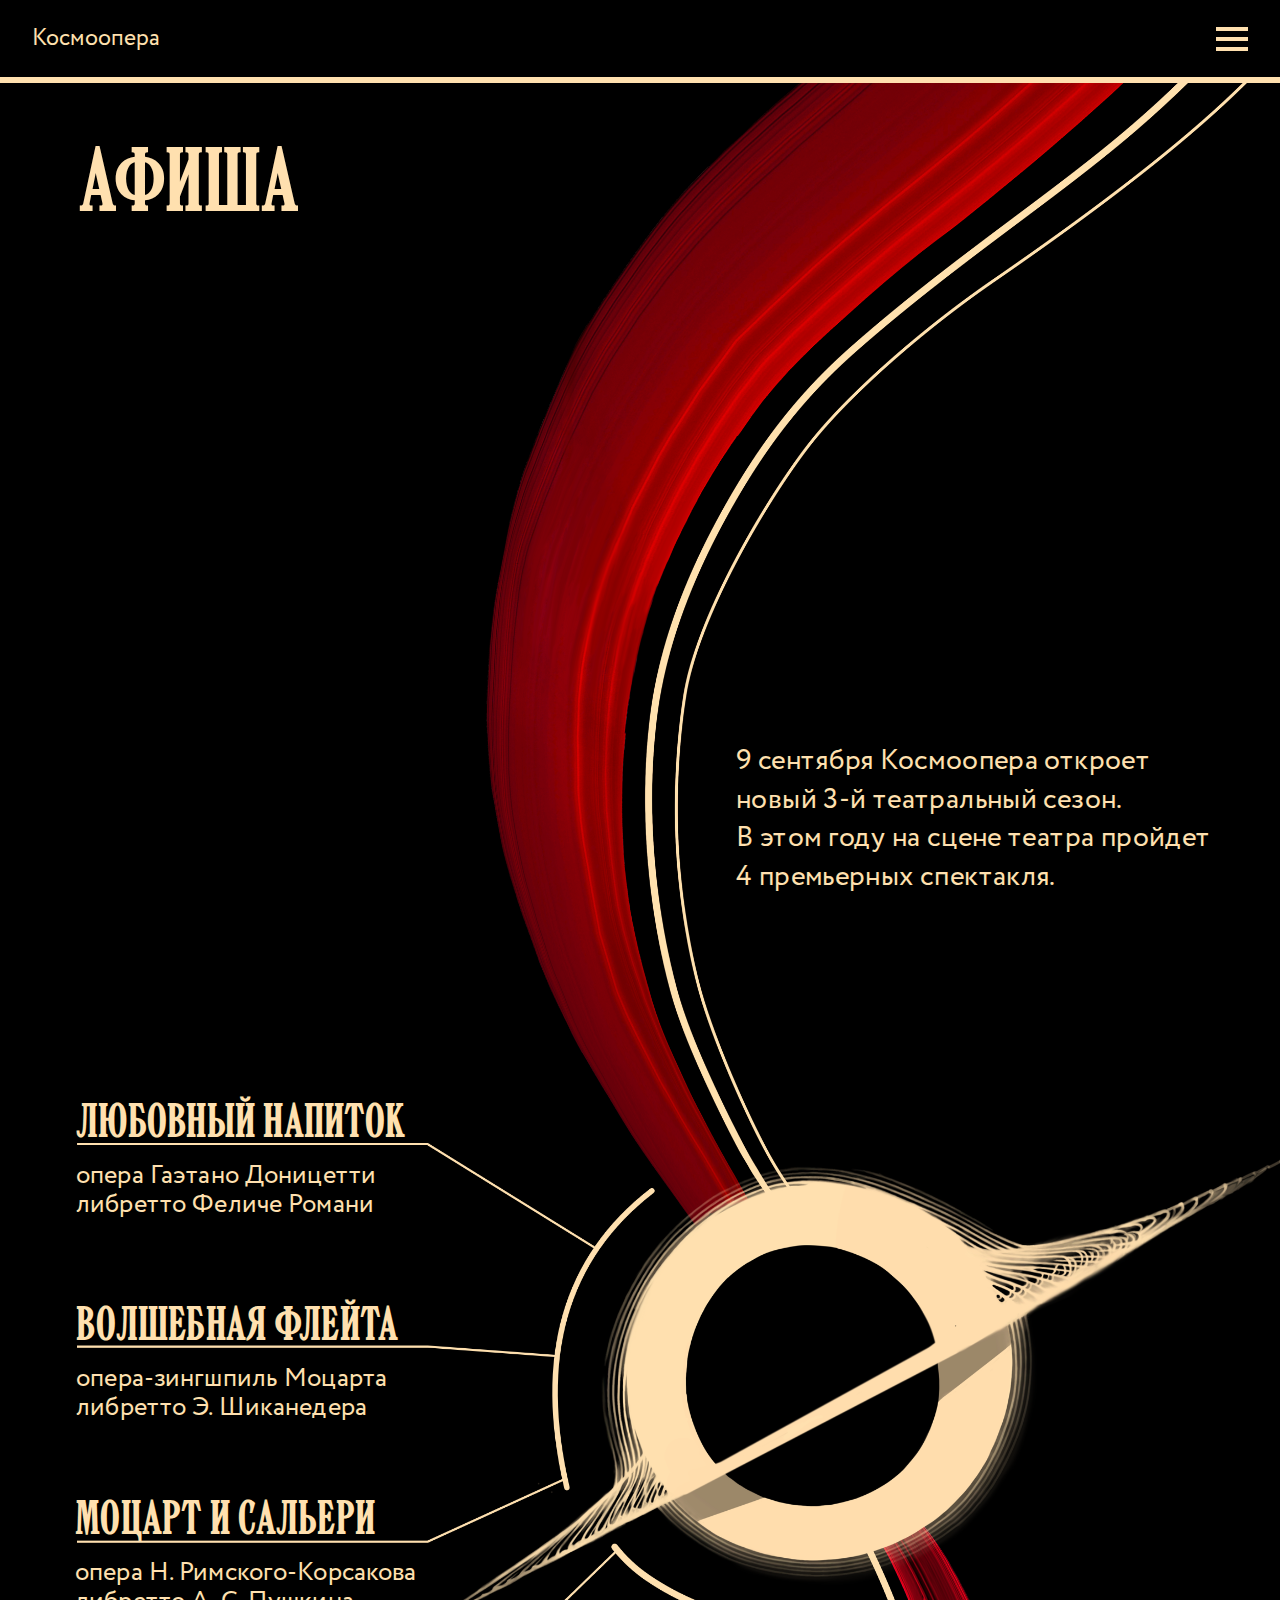
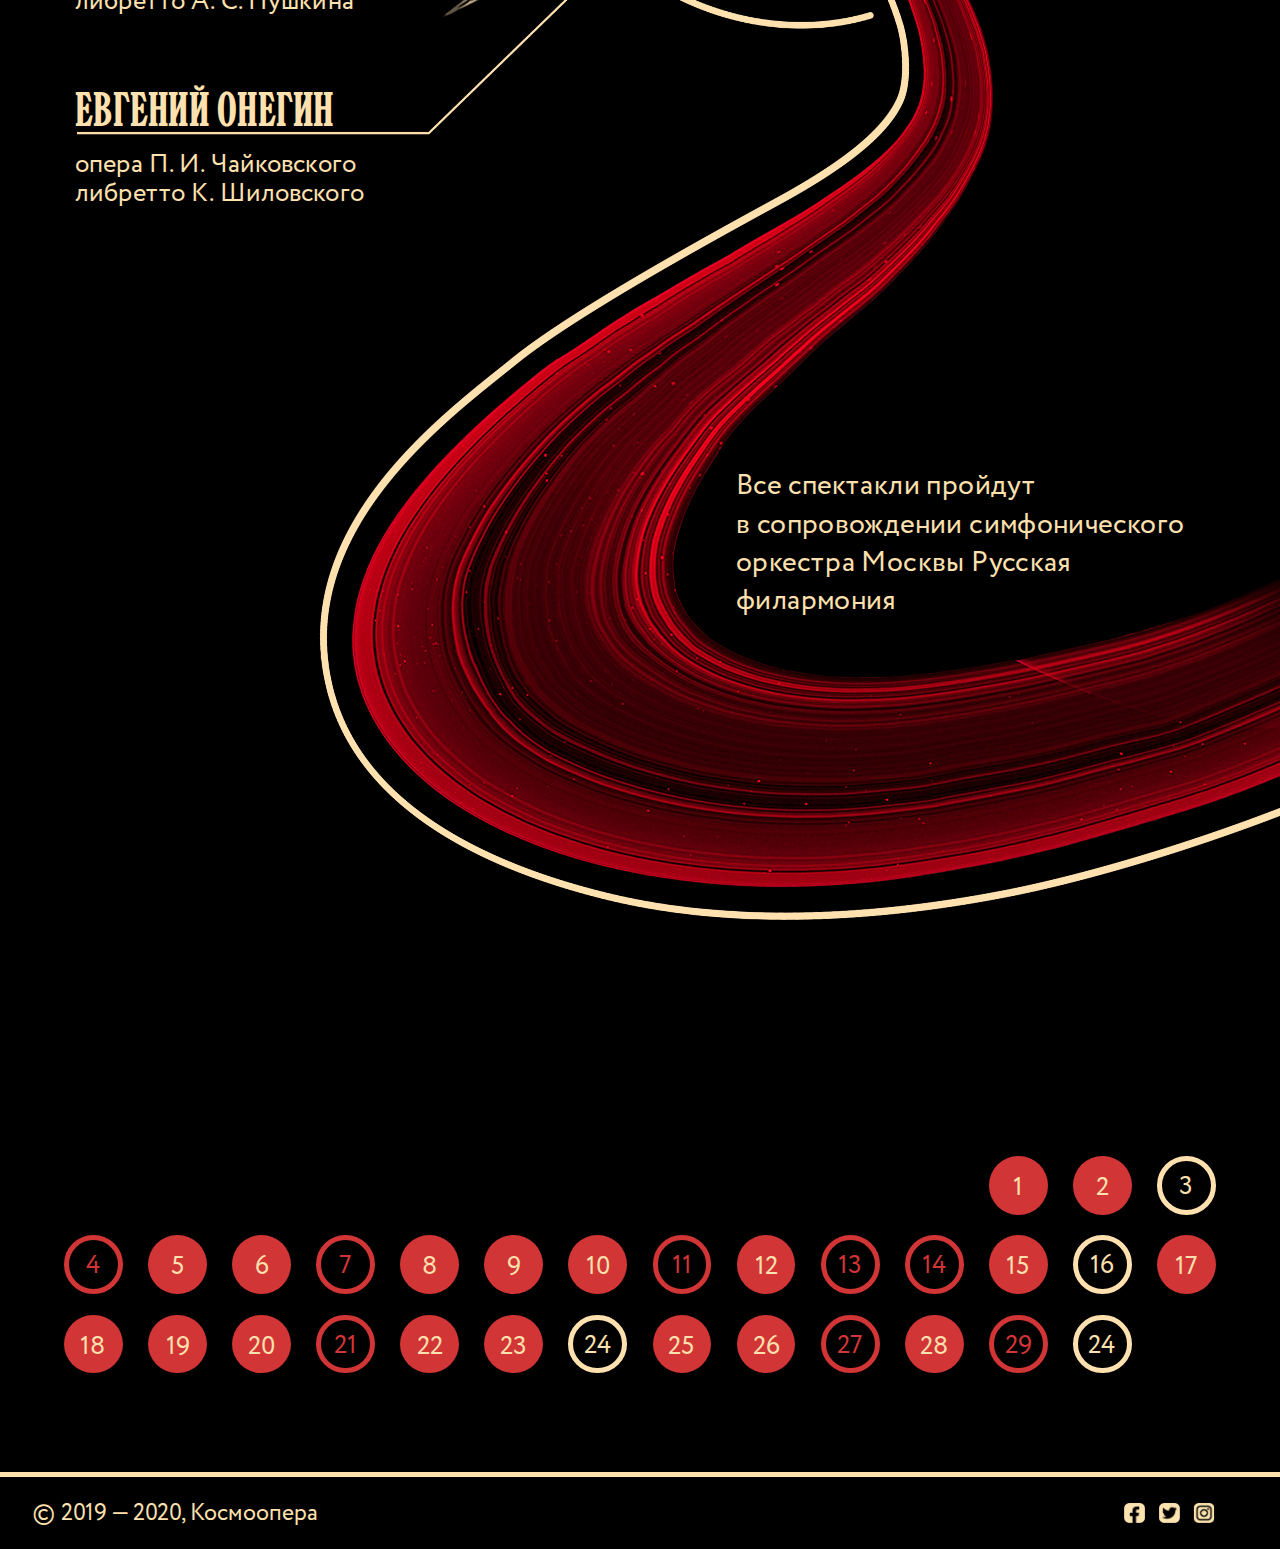
==== commit 22f812db: "wip" ====
--- a/pages/afisha.html
+++ b/pages/afisha.html
@@ -11,11 +11,82 @@
 
 
     <div class="wrapper">
+
       <header>
         <span>Космоопера</span>
-        <img src="../img/burger.svg" alt="Бургер" href="../index.html" >
+        <nav role="navigation">
+          <div id="menuToggle">
+            <input type="checkbox" />
+
+            <span></span>
+            <span></span>
+            <span></span>
+
+            <ul id="menu">
+              <div class="map">
+                <img src="../img/menu_iphone.svg" alt="Бургер">
+                <img src="../img/menu_ipad.svg" alt="Бургер">
+                <img src="../img/menu_desk.svg" alt="Бургер">
+              </div>
+              <ul class="all" >
+
+                <li class="about_menu">
+                  <span>О нас</span>
+                </li>
+                <ul class="about_menu">
+                  <li>
+                    <a href="index.html">Главная</a>
+                  </li>
+                  <li>
+                    <a href="pages/cast.html">Труппа</a>
+                  </li>
+                </ul>
+
+                <li class="repertoire_menu">
+                  <a href="repertoire.html">Репертуар</a>
+                </li>
+                <ul class="repertoire_menu">
+                  <li>
+                    <a href="pages/repertoire.html">Список</a>
+                  </li>
+                  <li>
+                    <a href="pages/repertoire.html">Постеры</a>
+                  </li>
+                </ul>
+
+                <li class="afisha_menu">
+                  <a href="afisha.html">Афиша</a>
+                </li>
+                <ul class="afisha_menu">
+                  <li>
+                    <a href="pages/afisha.html">Премьеры</a>
+                  </li>
+                  <li>
+                    <a href="pages/afisha.html">Календарь</a>
+                  </li>
+                </ul>
+
+                <li class="shop_menu">
+                  <a href="pages/shop.html">Магазин</a>
+                </li>
+
+                <li class="visit_menu">
+                  <span>Посетителю</span>
+                </li>
+                <ul class="visit_menu">
+                  <li>
+                    <a href="pages/gallery.html">Галерея</a>
+                  </li>
+                  <li>
+                    <a href="pages/vr.html">VR тур</a>
+                  </li>
+                </ul>
+
+              </ul>
+            </ul>
+          </div>
+        </nav>
       </header>
-
 
     <div class="afisha">
 
--- a/css/master.css
+++ b/css/master.css
@@ -5,29 +5,29 @@
 }
 
 @font-face {
-  font-family: "Nolde";
-  src: url("../fonts/Nolde.woff") format("woff");
+ font-family: "Nolde";
+ src: url("../fonts/Nolde.woff") format("woff");
 }
 
 :root {
-  --main-color: #FFE0AF;
-  --accent-color: #D23535;
-  --hero-height: calc(47vh - 13.3vw);
-  --nav-height: calc(53vh - 13vw);
-  --hero-height-ipad: calc(60vh - 8.2vw);
-  --nav-height-ipad: calc(40vh - 8vw);
-  --height-desktop: calc(100vh - 6.5vw - 6vw);
+ --main-color: #FFE0AF;
+ --accent-color: #D23535;
+ --hero-height: calc(47vh - 13.3vw);
+ --nav-height: calc(53vh - 13vw);
+ --hero-height-ipad: calc(60vh - 8.2vw);
+ --nav-height-ipad: calc(40vh - 8vw);
+ --height-desktop: calc(100vh - 6.5vw - 6vw);
 }
 
 body {
   font-family: "Circe";
-    color: var(--main-color);
-    background-repeat: no-repeat;
-    background-color: black;
-    background-size: auto;
-    box-sizing: border-box;
-    /* cursor: none; */
-    background-image: url(../img/desktop_4.jpg);
+   color: var(--main-color);
+   background-repeat: no-repeat;
+   background-color: black;
+   background-size: auto;
+   box-sizing: border-box;
+   /* cursor: none; */
+   /* background-image: url(../img/ipad.jpg); */
 }
 
 * {
@@ -67,6 +67,180 @@
   line-height: 5vw;
 }
 
+
+#menuToggle {
+  display: block;
+  position: relative;
+
+  top: 0.1vw;
+  left: -1.9vw;
+
+  z-index: 1;
+  -webkit-user-select: none;
+  user-select: none;
+}
+
+#menuToggle a {
+  text-decoration: none;
+  transition: color 0.3s ease;
+}
+
+#menuToggle a:hover {
+  color: tomato;
+}
+
+#menuToggle input {
+  display: block;
+  position: absolute;
+  width: 7.5vw;
+  height: 5.5vw;
+  top: -1.8vw;
+  left: -1.1vw;
+  cursor: pointer;
+  opacity: 0;
+  z-index: 2;
+  -webkit-touch-callout: none;
+
+  cursor: pointer;
+
+  opacity: 0;
+  z-index: 2;
+
+  -webkit-touch-callout: none;
+}
+
+#menuToggle span {
+  width: 7.5vw;
+  height: 0.8vw;
+  margin-bottom: 1.2vw;
+  display: block;
+  position: relative;
+  background: var(--main-color);
+  z-index: 1;
+  transform-origin: 0vw;
+
+  transition: transform 0.5s cubic-bezier(0.77,0.2,0.05,1.0),
+              background 0.5s cubic-bezier(0.77,0.2,0.05,1.0),
+              opacity 0.55s ease;
+}
+
+#menuToggle .all > li span {
+  margin: 0;
+  height: 0;
+  width: 20vw;
+  background: transparent;
+  font-size: 8vw;
+}
+
+#menuToggle span:first-child {
+  transform-origin: 0% 0%;
+}
+
+#menuToggle span:nth-last-child(2) {
+  transform-origin: 0% 100%;
+}
+
+
+#menuToggle input:checked ~ span {
+  opacity: 1;
+  transform: rotate(45deg) translate(0.5vw, -1.5vw);
+}
+
+
+#menuToggle input:checked ~ span:nth-last-child(3) {
+  opacity: 0;
+  transform: rotate(0deg) scale(0.2, 0.2);
+}
+
+#menuToggle input:checked ~ span:nth-last-child(2) {
+  transform: rotate(-45deg) translate(1vw, 1.5vw);
+}
+
+#menu {
+  position: absolute;
+  width: 100vw;
+  height: 100vh;
+  margin: -10vw 0 0 -88vw;
+  background: black;
+  list-style-type: none;
+  -webkit-font-smoothing: antialiased;
+  transform-origin: 0% 0%;
+  transform: translate(-200vw, 0);
+  transition: transform 0.5s cubic-bezier(0.77,0.2,0.05,1.0);
+  overflow-y: scroll;
+}
+
+#menuToggle input:checked ~ ul {
+  transform: none;
+}
+
+@media (min-width: 768px) {
+
+  #menuToggle input {
+    width: 4.5vw;
+    height: 3.2vw;
+    top: -0.4vw;
+    left: -0.5vw;
+  }
+
+  #menuToggle span {
+    width: 4.5vw;
+    height: 0.6vw;
+    margin-bottom: 0.7vw;
+  }
+
+  #menuToggle {
+    top: 0.3vw;
+    left: -0.4vw;
+  }
+
+  #menuToggle input:checked ~ span {
+    transform: rotate(45deg) translate(-0.6vw, -0.1vw);
+  }
+
+  #menuToggle input:checked ~ span:nth-last-child(2) {
+    transform: rotate(-45deg) translate(0, -0.01vw);
+  }
+
+  #menu {
+    margin: -6.5vw 0 0 -92.8vw;
+  }
+}
+
+@media (min-width: 1024px) {
+  #menuToggle input {
+    width: 2.5vw;
+    height: 2.2vw;
+    top: -0.4vw;
+    left: -0.3vw;
+  }
+
+  #menuToggle span {
+    width: 2.5vw;
+    height: 0.3vw;
+    margin-bottom: 0.5vw;
+  }
+
+  #menuToggle {
+    top: 0.7vw;
+    left: 0;
+  }
+
+  #menuToggle input:checked ~ span {
+    opacity: 1;
+    transform: rotate(45deg) translate(-0.2vw, -0.01vw);
+  }
+
+  #menuToggle input:checked ~ span:nth-last-child(2) {
+    transform: rotate(-45deg) translate(0, -0.01vw);
+  }
+
+  #menu {
+    margin: -5vw 0 0 -95vw;
+  }
+}
+
+
 h1  {
   font-family: "Nolde";
   font-size: 5vw;
@@ -218,7 +392,7 @@
 
 .onegin,
 .don_juan {
-      height: 66.1vw;
+  height: 66.1vw;
 }
 
 .magic_flute h4,
@@ -266,9 +440,9 @@
 }
 
 .atom_1 {
-    width: 24.9vw;
-    border-right: 0.4vw solid;
-    padding-top: 8vw;
+  width: 24.9vw;
+  border-right: 0.4vw solid;
+  padding-top: 8vw;
 }
 
 .atom_1 img,
@@ -286,8 +460,8 @@
 
 .atom_3 {
   width: 24.9vw;
-   border-left: 0.4vw solid;
-   padding-top: 8vw;
+  border-left: 0.4vw solid;
+  padding-top: 8vw;
 }
 
 .center_ad h2 {
@@ -812,6 +986,7 @@
   b {
     display: inline-block;
   }
+
 }
 
 
@@ -872,8 +1047,8 @@
 }
 
 .repertoire_menu li:nth-child(2) {
-    top: 142.7vw;
-    left: 33.1vw;
+  top: 142.7vw;
+  left: 33.1vw;
 }
 
 .afisha_menu {
@@ -1002,6 +1177,11 @@
     top: 209.8vw;
     left: 44.3vw;
   }
+
+  #menuToggle .all > li span {
+    font-size: 6.1vw;
+  }
+
 }
 
 @media (min-width: 1024px) {
@@ -1094,6 +1274,11 @@
     top: 19.6vw;
     left: 73.2vw;
   }
+
+  #menuToggle .all > li span {
+    font-size: 3.4vw;
+  }
+
 }
 
 
@@ -2618,11 +2803,23 @@
 
 }
 
+
+.vr {
+  overflow: hidden;
+  width: 100vw;
+  height: 100vh;
+}
+
+#container {
+  width: 100vw;
+  height: 50vw;
+}
+
+
 /* Afisha */
 
 
 .afisha {
-  margin-top: 31vw;
   position: relative;
   overflow-x: hidden;
   height: 560vw;
@@ -2782,15 +2979,15 @@
   position: absolute;
     top: 0vw;
     left: 7.6vw;
-    margin-top: -8vw;
+    margin-top: 24vw;
 }
 
 .first_half img:first-child {
   position: absolute;
-  width: 141vw;
-  top: -8vw;
-  left: 6vw;
-  transform: rotate(9deg);
+  width: 110vw;
+  top: -25vw;
+  left: 12vw;
+  transform: rotate(10deg);
 }
 
 .first_half img:nth-child(2) {
@@ -2802,16 +2999,14 @@
 
 .first_half p,
 .second_half p {
-  width: 51vw;
-  font-size: 4.4vw;
-  line-height: 5.7vw;
+  width: 47vw;
   position: absolute;
   letter-spacing: 0.1vw;
   left: 43vw;
 }
 
 .first_half p {
-  top: 101vw;
+  top: 111vw;
 }
 
 em {
@@ -2822,31 +3017,34 @@
 @media (min-width: 375px) {
 
   .first_half img:first-child {
-    width: 140vw;
-    top: -9vw;
-    left: 12vw;
+    width: 126vw;
+    top: -46vw;
+    left: 14vw;
   }
 
   .first_half p,
   .second_half p {
     width: 45vw;
-    font-size: 4vw;
-    line-height: 5.2vw;
     letter-spacing: 0.03vw;
     left: 47vw;
   }
 
   .first_half p {
-    top: 104.2vw;
+    top: 116.2vw;
   }
 }
 
 @media (min-width: 768px) {
+
+  .first_half h1 {
+    left: 6.2vw;
+    margin-top: 19.5vw;
+  }
 
   .first_half img:first-child {
     width: 97vw;
-    top: 0vw;
-    left: 27vw;
+    top: -38vw;
+    left: 17vw;
     transform: rotate(3deg);
   }
 
@@ -2867,8 +3065,8 @@
 
   .first_half img:first-child {
     width: 67vw;
-    top: -2vw;
-    left: 40vw;
+    top: -38vw;
+    left: 38vw;
     transform: rotate(0deg);
   }
 
@@ -2884,6 +3082,10 @@
     top: 58vw;
   }
 
+  .first_half h1 {
+    margin-top: 9.5vw;
+  }
+
   em {
     display: inline-block;
   }
@@ -2893,7 +3095,7 @@
 
   .first_half img:first-child {
     width: 63vw;
-    top: -1.5vw;
+    top: -32.5vw;
     left: 38.4vw;
   }
 
@@ -2924,8 +3126,8 @@
 
   .first_half img:first-child {
     width: 61.5vw;
-    top: -2vw;
-    left: 39vw;
+    top: -33vw;
+    left: 38vw;
   }
 
   .first_half img:nth-child(2) {
